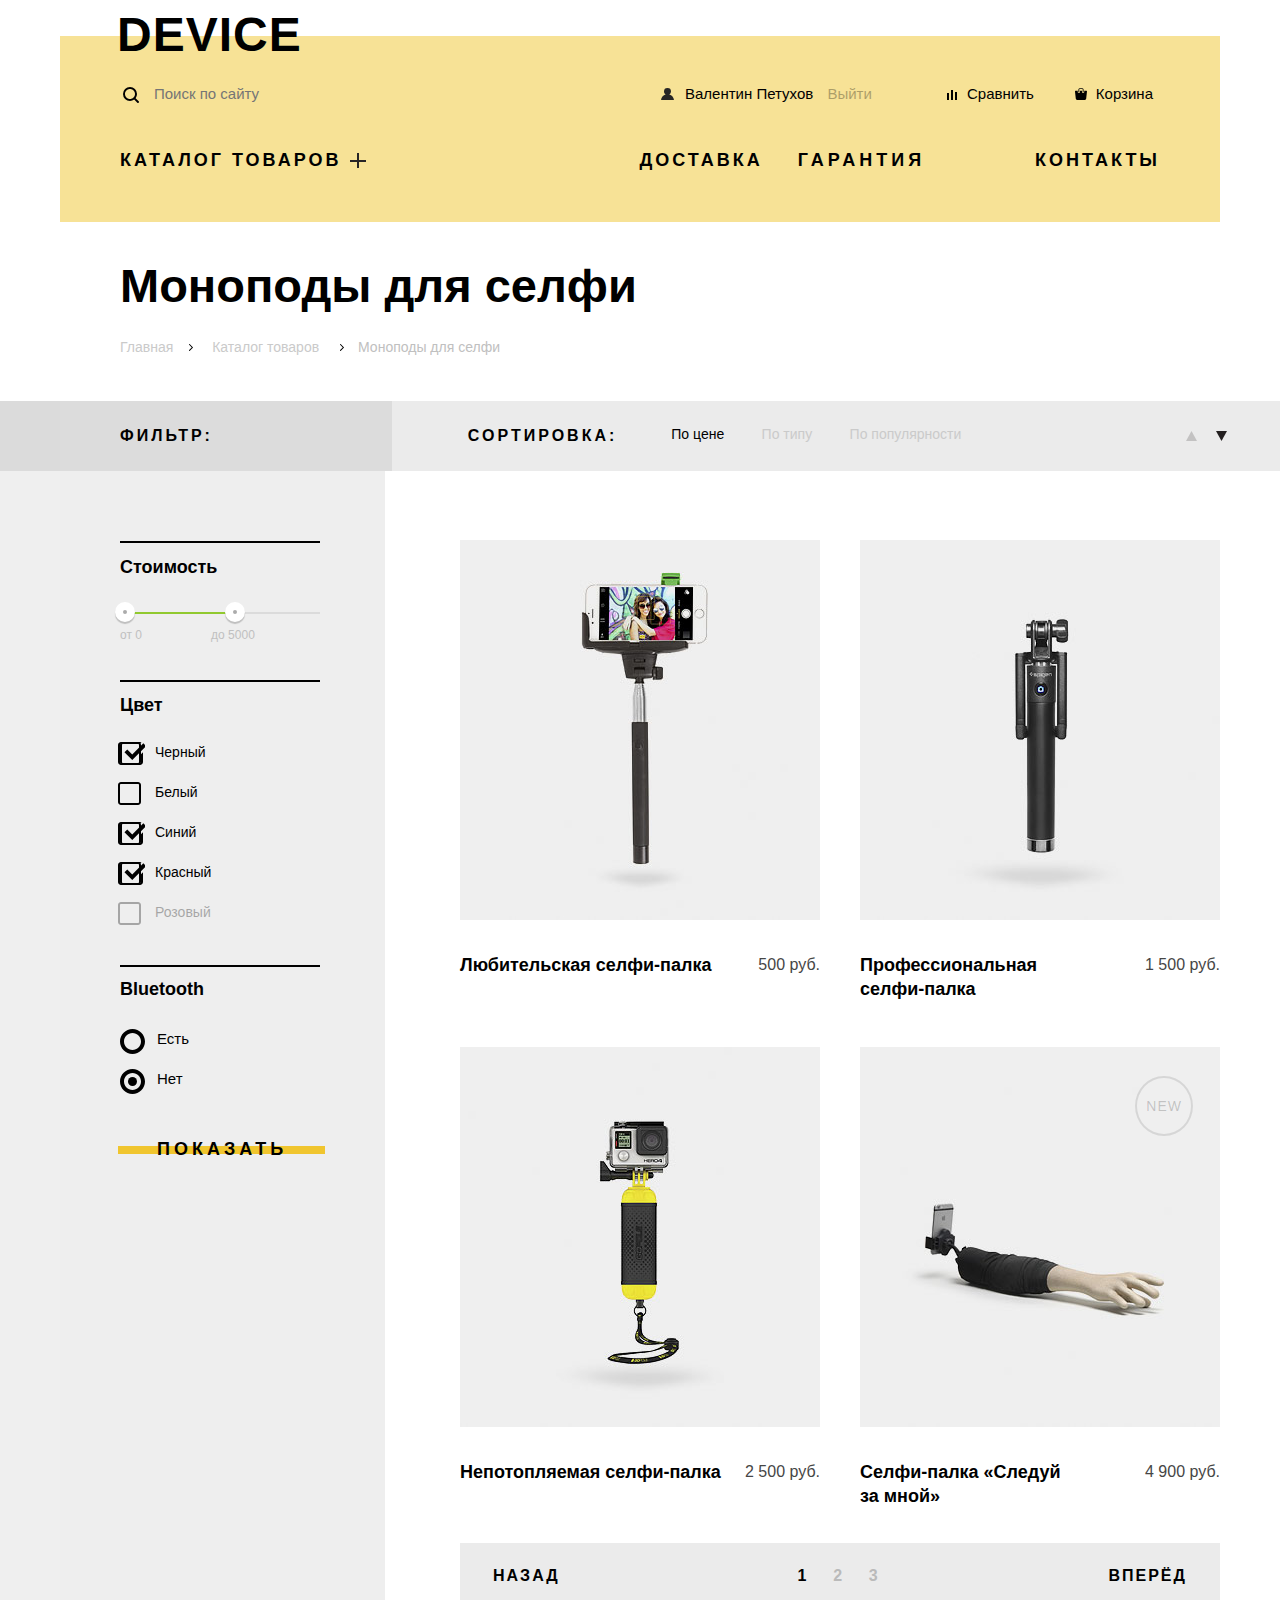
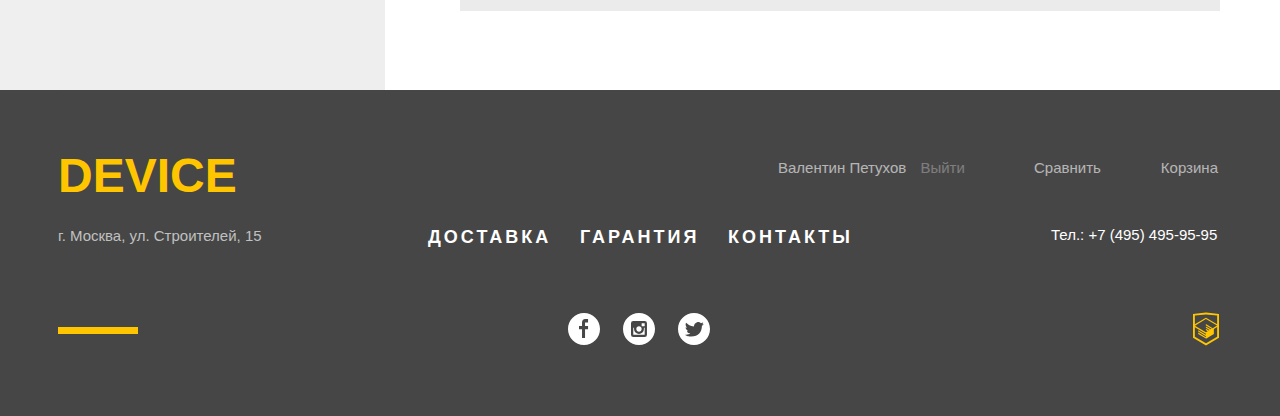
==== shop.html @ 33e7f0f3 "footer на страницу shop" ====
<!DOCTYPE html>
<html lang="ru">
<head>
  <meta charset="UTF-8">
  <title>Каталог товаров</title>
  <link rel="stylesheet" href="css/normalize.css">
  <link rel="stylesheet" href="css/style.css">
</head>
<body>
<header class="main-header">
  <a class="main-header-logo" href="#">DEVICE</a>
  <nav class="main-navigation shop-navigation">
    <div class="search-user-nav-wrapper">
      <form class="site-search" action="#" method="post">
        <input class="search-field" type="search" name="search" id="search" placeholder="Поиск по сайту">
        <button class="search-form-submit" type="submit">Найти</button>
      </form>
      <ul class="user-nav">
        <li class="login-link profile">
          <a class="enter" href="#">Валентин Петухов</a>
          <a class="exit" href="#">Выйти</a>
        </li>
        <li class="compare">
          <a href="#">Сравнить</a>
        </li>
        <li class="basket">
          <a href="#">Корзина</a>
        </li>
      </ul>
    </div>
    <ul class="site-nav">
      <li class="catalog">
        <a href="#">Каталог товаров</a>
        <ul class="sub-menu">
          <li class="sub-menu-item virtual-reality"><a href="#">Виртуальная реальность</a></li>
          <li class="sub-menu-item fitness-bracelet"><a href="#">Фитнес-браслеты</a></li>
          <li class="sub-menu-item quadcopter-types"><a href="#">Квадракоптеры</a></li>
          <li class="sub-menu-item monopod-for-selfie"><a href="#">Моноподы для селфи</a></li>
          <li class="sub-menu-item smart-watch"><a href="#">Умные часы</a></li>
          <li class="sub-menu-item action-camera"><a href="#">Экшн-камеры</a></li>
        </ul>
      </li>
      <li class="supply">
        <a href="#">Доставка</a>
      </li>
      <li class="guarantees">
        <a href="#">Гарантия</a>
      </li>
      <li class="contacts">
        <a href="#">Контакты</a>
      </li>
    </ul>
  </nav>
</header>
<main class="catalog-page">
  <section class="catalog-main container">
    <h1 class="page-title">Моноподы для селфи</h1>
    <ul class="breadcrumbs">
      <li><a class="breadcrumbs-main" href="index.html">Главная</a></li>
      <li><a class="breadcrumbs-catalog" href="shop.html">Каталог товаров</a></li>
      <li class="breadcrumbs-current">Моноподы для селфи</li>
    </ul>
  </section>
  <section class="content-title">
    <div class="filter-title-sort">
      <h2 class="filter-main-title">Фильтр:</h2>
      <div class="sort-goods-by">
        <h2>Сортировка:</h2>
        <ul class="sort">
          <li class="sort-by selected-sort"><a href="#">По цене</a></li>
          <li class="sort-by"><a href="#">По типу</a></li>
          <li class="sort-by"><a href="#">По популярности</a></li>
        </ul>
        <ul class="sort-function">
          <li><a class="visually-hidden ascending-descending" href="#">По возрастанию</a></li>
          <li><a class="visually-hidden descending-ascending" href="#">По убыванию</a></li>
        </ul>
      </div>
    </div>
  </section>
  <section class="filters-catalog">
    <div class="filters-catalog-wrapper">
      <div class="filters">
        <form class="filter-form" method="post" action="#">
          <div class="cost-controls">
            <h3 class="cost-filter-title">Стоимость</h3>
            <div class="range-controls">
              <div class="scale">
                <div class="bar"></div>
              </div>
              <div class="range-toggle range-toggle-min"></div>
              <div class="range-toggle range-toggle-max"></div>
            </div>
            <div class="selected-price">
              <span class="left-slider"><small>от 0</small></span>
              <span class="right-slider"><small>до 5000</small></span>
            </div>
          </div>
          <fieldset>
            <legend>Цвет</legend>
            <ul class="available-colors">
              <li class="option-color">
                <input class="visually-hidden color-input filter-input-checkbox" type="checkbox" name="black"
                       id="black"
                       checked>
                <label class="selected-color" for="black">Черный</label>
              </li>
              <li class="option-color">
                <input class="visually-hidden color-input filter-input-checkbox" type="checkbox" name="white"
                       id="white">
                <label class="selected-color" for="white">Белый</label>
              </li>
              <li class="option-color">
                <input class="visually-hidden color-input filter-input-checkbox" type="checkbox" name="blue" id="blue"
                       checked>
                <label class="selected-color" for="blue">Синий</label>
              </li>
              <li class="option-color">
                <input class="visually-hidden color-input filter-input-checkbox" type="checkbox" name="red" id="red"
                       checked>
                <label class="selected-color" for="red">Красный</label>
              </li>
              <li class="option-color">
                <input class="visually-hidden color-input filter-input-checkbox disabled-color" type="checkbox"
                       name="pink" id="pink" disabled>
                <label class="selected-color" for="pink">Розовый</label>
              </li>
            </ul>
          </fieldset>
          <fieldset>
            <legend>Bluetooth</legend>
            <ul class="available-bluetooth">
              <li>
                <input class="visually-hidden bluetooth-input filter-bluetooth-input" type="radio" name="option"
                       value="yes" id="yes">
                <label class="selected-option" for="yes">Есть</label>
              </li>
              <li>
                <input class="visually-hidden bluetooth-input filter-bluetooth-input" type="radio" name="option"
                       value="no" id="no" checked>
                <label class="selected-option" for="no">Нет</label>
              </li>
            </ul>
          </fieldset>
          <button class="filter-form-button" type="submit">Показать</button>
        </form>
      </div>
      <div class="catalog-pagination-wrapper">
        <h1 class="visually-hidden">Список моноподов</h1>
        <ul class="goods-list">
          <li class="stock-keeping-unit">
            <div class="stock-keeping-unit__inner">
              <p class="sku-picture">
                <a href="catalog-item.html">
                  <img src="img/item-1.jpg" width="360" height="380" alt="Любительская селфи-палка">
                </a>
              </p>
              <h2 class="name-price-of-goods">
                <a class="signature" href="catalog-item.html">
                  <span class="sku-name">Любительская селфи-палка</span>
                  <span class="sku-price">500 руб.</span>
                </a>
              </h2>
            </div>
            <div class="stock-keeping-unit__mask">
              <a class="in-garbage button-decoration mask" href="#">в корзину</a>
              <a class="add-to-compare mask" href="#">Добавить к сравнению</a>
            </div>
          </li>
          <li class="stock-keeping-unit">
            <div class="stock-keeping-unit__inner">
              <p class="sku-picture">
                <a href="catalog-item.html">
                  <img src="img/item-2.jpg" width="360" height="380" alt="Профессиональная селфи-палка">
                </a>
              </p>
              <h2 class="name-price-of-goods">
                <a class="signature" href="catalog-item.html">
                  <span class="sku-name sku-name--1">Профессиональная селфи-палка</span>
                  <span class="sku-price">1 500 руб.</span>
                </a>
              </h2>
            </div>
            <div class="stock-keeping-unit__mask">
              <a class="in-garbage button-decoration mask" href="#">в корзину</a>
              <a class="add-to-compare mask" href="#">Добавить к сравнению</a>
            </div>
          </li>
          <li class="stock-keeping-unit">
            <div class="stock-keeping-unit__inner">
              <p class="sku-picture">
                <a href="catalog-item.html">
                  <img src="img/item-3.jpg" width="360" height="380" alt="Непотопляемая селфи-палка">
                </a>
              </p>
              <h2 class="name-price-of-goods">
                <a class="signature" href="catalog-item.html">
                  <span class="sku-name">Непотопляемая селфи-палка</span>
                  <span class="sku-price">2 500 руб.</span>
                </a>
              </h2>
            </div>
            <div class="stock-keeping-unit__mask">
              <a class="in-garbage button-decoration mask" href="#">в корзину</a>
              <a class="add-to-compare mask" href="#">Добавить к сравнению</a>
            </div>
          </li>
          <li class="stock-keeping-unit">
            <div class="stock-keeping-unit__inner new">
              <p class="sku-picture">
                <a href="catalog-item.html">
                  <img src="img/item-4.jpg" width="360" height="380" alt="Селфи-палка «Следуй за мной»">
                </a>
              </p>
              <h2 class="name-price-of-goods">
                <a class="signature" href="catalog-item.html">
                  <span class="sku-name sku-name--1">Селфи-палка «Следуй за мной»</span>
                  <span class="sku-price">4 900 руб.</span>
                </a>
              </h2>
            </div>
            <div class="stock-keeping-unit__mask">
              <a class="in-garbage button-decoration mask" href="#">в корзину</a>
              <a class="add-to-compare mask" href="#">Добавить к сравнению</a>
            </div>
          </li>
        </ul>
        <ul class="pagination">
          <li class="page-prev"><a class="pagination-page pagination-page-prev" href="#prev">Назад</a></li>
          <li><a class="pagination-page pagination-number-page selected" href="#1">1</a></li>
          <li><a class="pagination-page pagination-number-page" href="#3">2</a></li>
          <li><a class="pagination-page pagination-number-page" href="#3">3</a></li>
          <li class="page-next"><a class="pagination-page pagination-page-next" href="#next">Вперёд</a></li>
        </ul>
      </div>
    </div>
  </section>
</main>
<footer class="main-footer">
  <div class="footer-wrapper-shop">
    <div class="logo-footer-address-wrapper footer-logo-shop">
      <a class="main-footer-logo" href="#">DEVICE</a>
      <address>г. Москва, ул. Строителей, 15</address>
    </div>
    <div class="footer-content-wrapper">
        <ul class="footer-user-shop">
          <li class="login-link-footer-shop profile-shop">
            <a class="enter" href="#">Валентин Петухов</a>
            <a class="exit-footer" href="#">Выйти</a>
          </li>
          <li class="compare-footer-shop">
            <a href="#">Сравнить</a>
          </li>
          <li class="basket-footer-shop">
            <a href="#">Корзина</a>
          </li>
        </ul>
      <div class="footer-nav-social-contacts">
        <div class="footer-nav-shop-wrapper">
          <ul class="site-footer-nav site-footer-nav-shop">
            <li class="footer-nav-item">
              <a href="#">Доставка</a>
            </li>
            <li class="footer-nav-item">
              <a href="#">Гарантия</a>
            </li>
            <li class="footer-nav-item">
              <a href="#">Контакты</a>
            </li>
          </ul>
          <ul class="social-networks social-networks-shop">
            <li>
              <a class="facebook" href="#"><span class="visually-hidden">Фейсбук</span>
                <svg xmlns="http://www.w3.org/2000/svg" width="32" height="32" viewBox="0 0 32 32">
                  <path fill="#FFF"
                        d="M16 0C7.164 0 0 7.163 0 16s7.164 16 16 16c8.837 0 16-7.164 16-16S24.837 0 16 0zm4.062 9.455h-3.021v3.444h3.021v3.445h-3.021v8.61H14.02v-8.61H11v-3.445h3.021V9.455c0-1.902 1.353-3.445 3.021-3.445h3.021v3.445z"/>
                </svg>
              </a>
            </li>
            <li>
              <a class="instagram" href="#"><span class="visually-hidden">Инстаграм</span>
                <svg xmlns="http://www.w3.org/2000/svg" width="32" height="32" viewBox="0 0 32 32">
                  <g fill="#FFF">
                    <path
                      d="M20.916 16a4.938 4.938 0 1 1-9.877 0c0-.394.051-.773.138-1.14h-.897v6.838h11.396V14.86h-.897c.086.367.137.746.137 1.14z"/>
                    <path
                      d="M15.978 18.659c1.466 0 2.659-1.193 2.659-2.659s-1.193-2.659-2.659-2.659c-1.466 0-2.659 1.193-2.659 2.659s1.192 2.659 2.659 2.659zM18.637 10.302h3.039v3.039h-3.039z"/>
                    <path
                      d="M16 0C7.164 0 0 7.164 0 16c0 8.837 7.164 16 16 16 8.837 0 16-7.163 16-16 0-8.836-7.163-16-16-16zm7.955 21.698a2.285 2.285 0 0 1-2.279 2.279H10.279A2.285 2.285 0 0 1 8 21.698V10.302a2.286 2.286 0 0 1 2.279-2.279h11.396a2.286 2.286 0 0 1 2.279 2.279v11.396z"/>
                  </g>
                </svg>
              </a>
            </li>
            <li>
              <a class="twitter" href="#">
                <span class="visually-hidden">Твиттер</span>
                <svg xmlns="http://www.w3.org/2000/svg" width="32" height="32" viewBox="0 0 32 32">
                  <path fill="#FFF"
                        d="M16 0C7.164 0 0 7.164 0 16c0 8.837 7.164 16 16 16 8.837 0 16-7.163 16-16 0-8.836-7.163-16-16-16zm7.944 12.809c-.251 6.516-3.463 10.832-10.992 10.702h-.486c-.447 0-4.543-.443-5.344-1.823 2.479.19 4.247-.406 5.12-1.136-1.048-.289-2.923-.461-3.251-2.848.384.104.618.221 1.299.113-1.307-.824-2.758-1.519-2.679-3.643.311.317 1.164.518 1.46.457-.768-.233-2.149-3.244-.974-4.781 1.984 1.79 4.075 3.482 7.804 3.643.227-2.214 1.24-3.699 3.168-4.325 1.84-.479 3.255.26 3.901 1.138.737-.224 1.453-.466 2.193-.685-.004.833-.569 1.463-.935 1.709.747.165 1.423-.475 1.423-.475-.184.963-1.094 1.725-1.707 1.954z"/>
                </svg>
              </a>
            </li>
          </ul>
        </div>
        <div class="phone-copyright-wrapper">
          <section class="phone phone-shop">
            <h3 class="visually-hidden">Телефон</h3>
            <p class="phone-number">
              <a href="tel:+74954959595">Тел.: +7 (495) 495-95-95</a>
            </p>
          </section>
          <p class="footer-copyright footer-copyright-shop">
            <a class="copyright-htmlacademy" href="https://htmlacademy.ru">
              <img src="img/logo-html.svg" width="26" height="34" alt="Логотип HTMLAcademy">
            </a>
          </p>
        </div>
      </div>
    </div>
  </div>
</footer>
</body>
</html>
---- css/style.css ----
@font-face {
  font-family: 'PT Sans';
  src: url('../fonts/opensanslight.woff2') format('woff2'),
  url('../fonts/opensanslight.woff') format('woff');
  font-weight: lighter;
  font-style: normal;
}
@font-face {
  font-family: 'PT Sans';
  url('../fonts/opensans.woff') format('woff');
  font-weight: normal;
  font-style: normal;
}
@font-face {
  font-family: 'PT Gilroy';
  src: url('../fonts/gilroylight.woff2') format('woff2'),
  url('../fonts/gilroylight.woff') format('woff');
  font-weight: lighter;
  font-style: normal;
}
@font-face {
  font-family: 'PT Gilroy';
  src: url('../fonts/gilroyextrabold.woff2') format('woff2'),
  url('../fonts/gilroyextrabold.woff') format('woff');
  font-weight: bold;
  font-style: normal;
}

body {
  margin: 0;
  font-family: 'PT Sans', Arial, sans-serif;
  font-size: 15px;
  line-height: 30px;
  color: #c0c0c0;
  background-color: #ffffff;
}
a {
  text-decoration: none;
}
.img {
  max-width: 100%;
  height: auto;
}
section,
form {
  display: block;
}
.main-header {
  width: 1160px;
  margin: 20px auto 0;
}
.main-header-logo {
  font-family: 'PT Gilroy', Arial, sans-serif;
  font-size: 48px;
  font-weight: bold;
  letter-spacing: 1px;
  color: #000000;
  margin-left: 57px;
}
.main-header-logo:hover {
  opacity: 0.6;
}
.main-header-logo:active {
  opacity: 0.3;
}
.main-navigation {
  display: flex;
  flex-direction: column;
  width: 1160px;
  background-color: #f7e296;
  margin-top: -25px;
  height: 300px;
}
.search-user-nav-wrapper {
  width: 1160px;
  display: flex;
  align-items: flex-start;
  margin-top: 43px;
  min-height: 51px;
  position: relative;
}
.site-search {
  margin-left: 92px;
}

.site-search::before {
  content: '';
  position: absolute;
  top: 8px;
  left: 63px;
  display: block;
  width: 16px;
  height: 16px;
  background: url('../img/search.svg') no-repeat 0 0;
}
.search-field {
  background: transparent;
  border: 0;
  cursor: pointer;
  width: 400px;
}

.search-field:hover::placeholder {
  opacity: 0.6;
}
.search-field:focus::placeholder {
  color: #000000;
}

.search-field:focus {
  outline: none;
  color: #000000;
  border-bottom: solid 2px #000000;
}
.search-form-submit {
  display: none;
}
.search-field:focus ~ .search-form-submit {
  display: inline-block;
}
.search-form-submit {
  position: absolute;
  top: -8px;
  left: 427px;
  background-color: #f7e296;
  color: #000000;
  border: solid 2px black;
  width: 65px;
  height: 35px;
}
.search-form-submit:hover {
  background-color: #000000;
  color: #ffffff;
}
.search-form-submit:active {
  display: inline-block;
  color: #747474;
}
.user-nav {
  display: flex;
  flex-wrap: nowrap;
  width: 500px;
  padding: 0;
  margin: 0 0 21px;
}
.login-link {
  margin-left: 10px;
  margin-right: 235px;
}
.user-nav .login-link {
  position: relative;
}
.login-link::before {
  content: '';

  position: absolute;
  top: 9px;
  left: -24px;

  width: 13px;
  height: 12px;
  background: url('../img/user.svg') no-repeat 0 0;
}
.login-link:hover::before,
.login-link:focus::before {
  opacity: 0.6;
}
.login-link:active::before {
  opacity: 0.3;
}
.compare {
  margin-right: 62px;
}
.user-nav .compare {
  position: relative;
}
.compare::before {
  content: '';

  position: absolute;
  top: 11px;
  left: -20px;

  width: 10px;
  height: 12px;
  background: url('../img/compare.svg') no-repeat 0 0;
}
.compare:hover::before,
.compare:focus::before {
  opacity: 0.6;
}
.compare:active::before {
  opacity: 0.3;
}
.user-nav .basket {
  position: relative;
}
.basket::before {
  content: '';

  position: absolute;
  top: 9px;
  left: -21px;

  width: 14px;
  height: 12px;
  background: url('../img/cart.svg') no-repeat 0 0;
}
.basket:hover::before,
.basket:focus::before {
  opacity: 0.6;
}
.basket:active::before {
  opacity: 0.3;
}
.site-search {
  width: 523px;
}
.user-nav a,
.site-nav a,
.sub-menu a {
  color: #000000;
}
.site-nav {
  display: flex;
  font-family: 'PT Gilroy', Arial, sans-serif;
  font-size: 18px;
  line-height: 24px;
  font-weight: 700;
  letter-spacing: 3px;
  list-style: none;
  padding: 0 60px;
}
.catalog {
  text-transform: uppercase;
  flex-grow: 1;
  max-width: 540px;
}
.site-nav .catalog {
  position: relative;
}
.catalog::after {
  content: '';

  position: absolute;
  top: 5px;
  left: 230px;

  width: 17px;
  height: 15px;
  background: url('../img/plus.svg') no-repeat 0 0;
}

.sub-menu::after {
  content: '';
  position: absolute;
  width: 1160px;
  background-color: #f7e296;
  height: 139px;
  z-index: 1;
  left: -60px;
}

.supply {
  text-transform: uppercase;
  margin-left: 0;
  margin-right: 35px;

}
.guarantees {
  text-transform: uppercase;
  margin-right: 110px;
  letter-spacing: 4px;
}
.contacts {
  text-transform: uppercase;
}
.sub-menu {
  font-family: 'PT Sans', Arial, sans-serif;
  font-size: 15px;
  line-height: 36px;
  text-transform: none;
  font-weight: normal;
  letter-spacing: 0;
  flex-grow: 1;
  min-width: 550px;
  flex-wrap: wrap;
  margin: 25px 0 0;
  padding: 0;
  display: none;
}
.sub-menu a {
  display: block;
}
.site-nav li:hover .sub-menu {
  display: flex;
}
.user-nav,
.sub-menu {
  list-style: none;
}

.sub-menu-item {
  z-index: 2;
}

.sub-menu-item:nth-child(1),
.sub-menu-item:nth-child(4),
.sub-menu-item:nth-child(6) {
  width: 240px;
}

.sub-menu-item:nth-child(2),
.sub-menu-item:nth-child(5) {
  width: 200px;
}
.sub-menu-item:nth-child(3) {
  width: 110px;
}
.user-nav a:hover,
.user-nav a:focus,
.site-nav a:hover,
.site-nav a:focus,
.sub-menu a:hover,
.sub-menu a:focus {
  opacity: 0.6;
}

.user-nav a:active,
.site-nav a:active,
.sub-menu a:active {
  opacity: 0.3;
}
.landing {
  width: 1160px;
  margin: 0 auto;
}
.visually-hidden:not(:focus):not(:active),
input[type='checkbox'].visually-hidden,
input[type='radio'].visually-hidden {
  position: absolute;

  width: 1px;
  height: 1px;
  margin: -1px;
  border: 0;
  padding: 0;

  white-space: nowrap;

  clip-path: inset(100%);
  clip: rect(0 0 0 0);
  overflow: hidden;
}
.exclusive-products {
  margin-top: 0;
  margin-bottom: 80px;
}
.slider-our-goods input[type='radio'] {
  display: none;
}

.slider-goods-wrapper {
  margin-top: -128px;
  overflow: hidden;
}


.slider-goods {
  display: flex;
  overflow: hidden;
  list-style: none;
  padding: 0;
  width: 3480px;
  position: relative;
}

.slider-goods li {
  width: 1160px;
}
.slider-controls-our-goods {
  position: absolute;
  top: 542px;
  left: 1059px;
  z-index: 2;
}
.slider-controls-our-goods label {
  display: inline-block;
  margin-right: 17px;
  width: 10px;
  height: 10px;
  border-radius: 50%;
  border: 1px solid #000000;
  cursor: pointer;
  position: relative;
}
#quadcopter:checked ~ .slider-controls-our-goods label.slider-controls-item--3::after,
#bracelet:checked ~ .slider-controls-our-goods label.slider-controls-item--2::after,
#selfie:checked ~ .slider-controls-our-goods label.slider-controls-item--1::after {
  content: '';
  position: absolute;
  top: 2px;
  left: 2px;
  z-index: 1;

  width: 6px;
  height: 6px;

  background: #000000;

  border-radius: 50%;
}

#quadcopter:checked ~ .slider-goods-wrapper > .slider-goods {
  left: -2320px;
}
#selfie:checked ~ .slider-goods-wrapper > .slider-goods {
  left: 0;
}
#bracelet:checked ~ .slider-goods-wrapper > .slider-goods {
  left: -1160px;
}

.product-slogan {
  margin-top: 80px;
  margin-bottom: 17px;
}
.about-product {
  position: relative;
}
.monopod {
  display: flex;
  justify-content: space-between;
}
.monopod img {
  margin-left: 90px;
}
.about-monopod {
  display: flex;
  flex-direction: column;
  width: 500px;
  margin-right: 60px;
}

.description-good-1 {
  margin-top: 0;
  margin-bottom: 130px;
}
.show-more-information {
  position: absolute;
  top: 321px;
  left: 44px;
}
.parameter-selfie-1 {
  width: 150px;
}
.parameter-selfie-2 {
  width: 140px;
}
.tracker {
  display: flex;
  justify-content: space-between;
}
.tracker img {
  margin-top: 13px;
  margin-left: 117px;
}
.about-tracker {
  display: flex;
  flex-direction: column;
  width: 560px;
}
.description-good-2 {
  width: 450px;
  margin-top: 0;
  margin-bottom: 130px;
}
.quadcopter {
  display: flex;
  justify-content: space-between;
}
.quadcopter img {
  margin-top: 65px;
  margin-left: 32px;
}
.about-quadcopter {
  display: flex;
  flex-direction: column;
  width: 560px;
}

.slogan-3 {
  z-index: 1;
}
.description-good-3 {
  width: 465px;
  margin-top: 0;
  margin-bottom: 130px;
}
.parameter-quadcopter-1 {
  width: 150px;
}
.slide-number {
  font-family: 'PT Gilroy', Arial, sans-serif;
  font-size: 179px;
  line-height: 179px;
  font-weight: 700;
  color: #ffffff;
  margin: 0;
  position: absolute;
  top: -10px;
  left: 330px;
}
.slide-number::before {
  content: '';
  position: absolute;
  top: 50px;
  left: -330px;
  width: 100px;
  height: 7px;
  background-color: #ffffff;
}
.product-slogan {
  font-family: 'PT Gilroy', Arial, sans-serif;
  font-size: 47px;
  line-height: 56px;
  font-weight: 700;
  color: #000000;
}
.show-more-information {
  background: none;
}
.show-more-information,
.more-about-us,
.write-us,
.in-garbage,
.slider-controls-our-services label {
  display: block;
  font-family: 'PT Gilroy', Arial, sans-serif;
  font-size: 16px;
  line-height: 24px;
  letter-spacing: 5px;
  font-weight: 700;
  text-align: center;
  color: #000000;
  vertical-align: middle;
  text-transform: uppercase;
  border: none;
  margin: 0;
  padding: 0;
  z-index: 2;
}
.show-more-information::before {
  content: '';
  position: absolute;
  top: 35%;
  left: -32%;
  width: 160%;
  height: 8px;
  background: #f0c52e;
  transition: all 200ms ease;
  z-index: -1;
}
.show-more-information:hover::before {
  height: 100%;
  top: 0;
}
.show-more-information:active {
  color: #c4b376;
}

.parameters-goods {
  font-family: 'PT Gilroy', Arial, sans-serif;
  font-size: 36px;
  line-height: 48px;
  color: #000000;
  background-color: #ffffff;
}

.name-parameters-goods {
  font-size: 13px;
  line-height: 20px;
}
.category-list {
  list-style: none;
  margin: 0 0 172px;
  padding: 0;
  width: 1160px;
  display: flex;
}
.category-list-items {
  position: relative;
}
.category-list-items img {
  position: absolute;
  top: 32%;
  left: 51%;
  transform: translate(-50%, -50%)
}
.category-list-items-monopod img {
  position: absolute;
  top: 40%;
}
.category-list-items-monopod h3 {
  width: 100px;
}
.category-list li:nth-last-child(-1n + 6) {
  margin-right: 40px;
}
.category-items {
  margin: 0;
  padding: 0;
  width: 160px;
  height: 160px;
  background-color: #f7e296;
}
.category-items:hover,
.category-items:focus {
  background-color: #f0c52e;
  cursor: pointer;
}
.category-items:active {
  opacity: 0.8;
}
.category-name a {
  font-family: 'PT Gilroy', Arial, sans-serif;
  font-size: 18px;
  line-height: 24px;
  font-weight: 700;
  color: #000000;
  margin: 0;
  padding: 0;
}
.category-list-items h3 {
  margin: 30px 0 0;
}
.service-wrapper {
  margin: 0 auto 95px;
  padding: 0 0 110px;
  position: relative;
  width: 100vw;
  left: calc(-50vw + 50%);
  background-color: #e5e5e5;
}

.slider-our-services input[type='radio'] {
  display: none;
}
.slider-our-services {
  display: flex;
  width: 1160px;
  margin: 0 auto;
}

.slider-controls-our-services {
  width: 280px;
  margin: -50px 0 0;
  padding: 0;
  position: relative;
}
.slider-controls-our-services label {
  font-size: 18px;
  line-height: 30px;
  margin-top: 35px;
  margin-right: 112px;
  position: relative;
}
.label-decoration::after {
  content: '';
  position: absolute;
  top: 35%;
  left: 0;
  width: 100%;
  height: 8px;
  background: #f0c52e;
  transition: all 300ms ease;
  z-index: -1;
}
.label-decoration:hover::after {
  height: 100%;
  top: 0;
}
.label-decoration:active {

  color: #be9c22;
}

.slides-services {
  width: 880px;
  overflow: hidden;
  margin-top: -27px;
}

.slides-services::before {
  content: '';
  position: absolute;
  top: -100px;
  left: 337px;
  width: 7px;
  height: 318px;
  background-color: #000000;
}

.slides-list {
  position: relative;
  display: flex;
  width: 2640px;
  padding: 0;
  margin: 0;
}

#delivery:checked ~ .slides-services .slides-list {
  left: 0;
}
#warranty:checked ~ .slides-services .slides-list {
  left: -880px;
}
#credit:checked ~ .slides-services .slides-list {
  left: -1760px;
}
#delivery:checked ~ .slider-controls-our-services .label--1,
#warranty:checked ~ .slider-controls-our-services .label--2,
#credit:checked ~ .slider-controls-our-services .label--3 {
  color: #be9c22;
}

#delivery:checked ~ .slider-controls-our-services .label--1::after,
#warranty:checked ~ .slider-controls-our-services .label--2::after,
#credit:checked ~ .slider-controls-our-services .label--3::after {
  content: '';
  position: absolute;
  top: -5px;
  left: 0;
  right: 50%;
  z-index: -1;
  width: 167%;
  height: 132%;
  background-color: #000000;

}
.service-title {
  text-transform: none;
  margin: 0;
}
.service-description {
  text-transform: none;
  margin-top: 30px;
}
.slides-list img {
  margin-top: 10px;
}

.credit,
.warranty,
.delivery {
  display: flex;
  width: 880px;
  margin: 0;
  padding: 0;
}

.credit-wrapper,
.warranty-wrapper,
.delivery-wrapper {
  display: flex;
  flex-direction: column;
  width: 450px;
  margin-left: 120px;
  margin-right: 110px;
}

.slides-list h3,
.about-us h2,
.our-contacts h2 {
  font-family: 'PT Gilroy', Arial, sans-serif;
  font-size: 47px;
  line-height: 48px;
  color: #000000;
}
.brand-list {
  list-style: none;
  margin: 0;
  padding: 0;
  display: flex;
  justify-content: space-between;
}
.brand-list img {
  filter: grayscale(100%) opacity(50%);
}
.brand-list img:hover,
.brand-list img:focus {
  filter: none;
}
.about-us-contacts-wrapper {
  display: flex;
  justify-content: space-between;
  margin: 0;
  padding: 100px 0 0;
}
.about-us {
  width: 495px;
  display: flex;
  flex-direction: column;
  position: relative;
}
.about-us h2::before {
  content: '';
  position: absolute;
  top: -15px;
  left: 0;
  width: 80px;
  height: 7px;
  background-color: #000000;
}
.about-us h2 {
  margin-top: 36px;
  margin-bottom: 28px;
}

.transport-companies-list li {
  font-family: 'PT Gilroy', Arial, sans-serif;
  font-size: 16px;
  line-height: 40px;
  font-weight: 700;
}
.transport-1::before {
  content: '';
  position: absolute;
  top: 360px;
  left: 0;
  width: 4px;
  height: 4px;
  border-radius: 50%;
  border: 2px solid #e6e6e6;
}
.transport-2::before {
  content: '';
  position: absolute;
  top: 400px;
  left: 0;
  width: 4px;
  height: 4px;
  border-radius: 50%;
  border: 2px solid #e6e6e6;
}
.transport-3::before {
  content: '';
  position: absolute;
  top: 440px;
  left: 0;
  width: 4px;
  height: 4px;
  border-radius: 50%;
  border: 2px solid #e6e6e6;
}
.transport-companies-list {
  padding: 0;
  margin: 51px 0 0 36px;
  list-style: none;
  font-family: 'PT Gilroy', Arial, sans-serif;
  font-size: 16px;
  line-height: 40px;
  color: #000000;
}
.our-contacts {
  width: 560px;
  display: flex;
  flex-direction: column;
  position: relative;
}
.our-contacts:before {
  content: '';
  position: absolute;
  top: -16px;
  left: 1px;
  width: 80px;
  height: 7px;
  background-color: #000000;
}
.our-contacts h2 {
  margin-top: 36px;
  margin-bottom: 28px;
}
.our-contacts img {
  margin-top: 22px;
  margin-bottom: 17px;
}
.more-about-us,
.write-us {
  width: 265px;
  margin-top: 60px;
  margin-bottom: 90px;
  position: relative;
  z-index: 2;
  background: none;
}
.more-about-us:active,
.write-us:active {
  color: #be9c22;
}
.button-decoration::before {
  content: '';
  position: absolute;
  top: 35%;
  left: 0;
  width: 100%;
  height: 8px;
  background: #f0c52e;
  transition: all 300ms ease;
  z-index: -1;
}
.button-decoration:hover::before {
  height: 100%;
  top: 0;
}

.footer-wrapper {
  width: 1160px;
  display: flex;
  justify-content: space-between;
  margin: 0 auto;
}
.main-footer {
  background-color: #464646;
  padding-bottom: 60px;
}
.logo-footer-address-wrapper {
  width: 210px;
  display: flex;
  flex-direction: column;
  margin-top: 62px;
  position: relative;
  margin-right: 100px;
}
.main-footer-logo {
  font-family: 'PT Gilroy', Arial, sans-serif;
  font-size: 48px;
  line-height: 48px;
  color: #ffc600;
  font-weight: 700;
  margin: 0 0 21px;
}

.main-footer-logo:hover,
.main-footer-logo:focus {
  opacity: 0.6;
}

.main-footer-logo:active {
  opacity: 0.3;
}

address {
  width: 215px;
  font-style: normal;
}
address::after {
  content: '';
  position: absolute;
  top: 175px;
  left: 0;
  width: 80px;
  height: 7px;
  background-color: #ffc600;
}
.footer-nav-social-wrapper {
  margin: 0;
  padding: 0;
  display: flex;
  flex-direction: column;
  align-self: flex-end;
}
.site-footer-nav {
  padding: 0;
  display: flex;
  justify-content: space-between;
  width: 425px;
  margin: 50px 0 0;
}
.social-networks {
  padding: 0;
  text-align: center;
  width: 142px;
  display: flex;
  align-self: center;
  justify-content: space-between;
  margin: 60px 0 0;
}
.social-networks path:hover,
.social-networks path:focus,
.social-networks g:hover,
.social-networks g:focus {
  fill: #b5b5b5;
}
.social-networks path:active,
.social-networks g:active {
  fill: #595959;
}
.site-footer-nav,
.social-networks,
.footer-user-nav {
  list-style: none;
}

.site-footer-nav a {
  font-family: 'PT Gilroy', Arial, sans-serif;
  font-size: 18px;
  line-height: 24px;
  font-weight: 700;
  letter-spacing: 3px;
  text-transform: uppercase;
  color: #ffffff;
}

.footer-user-nav a {
  color: #ffffff;
  opacity: 0.6;
}

.site-footer-nav a:hover,
.site-footer-nav a:focus,
.footer-user-nav a:hover,
.footer-user-nav a:focus {
  opacity: 1;
}

.site-footer-nav a:active,
.footer-user-nav a:active {
  opacity: 0.3;
}

.facebook:focus,
.facebook:hover,
.instagram:focus,
.instagram:hover,
.twitter:focus,
.twitter:hover {
  fill: #b5b5b5;
}

.nav-phone-copyright-wrapper {
  margin: 0;
  padding: 0;
  display: flex;
  flex-direction: column;
  position: relative;
}
.footer-user-nav {
  line-height: 36px;
  padding: 0;
  display: flex;
  justify-content: space-between;
  width: 300px;
  margin: 61px 0 36px 17px;
}
.login-link-footer::before {
  content: '';

  position: absolute;
  top: 73px;
  left: -10px;

  width: 13px;
  height: 12px;
  background: url('../img/user-foot.svg') no-repeat 0 0;
}
.compare-footer::before {
  content: '';

  position: absolute;
  top: 74px;
  left: 103px;

  width: 13px;
  height: 12px;
  background: url('../img/compare-foot.svg') no-repeat 0 0;
}
.basket-footer::before {
  content: '';

  position: absolute;
  top: 71px;
  left: 234px;

  width: 13px;
  height: 12px;
  background: url('../img/cart-foot.svg') no-repeat 0 0;
}
.login-link-footer:hover::before,
.login-link-footer:focus::before,
.compare-footer:hover::before,
.compare-footer:focus::before,
.basket-footer:hover::before,
.basket-footer:focus::before,
.copyright-htmlacademy:hover,
.copyright-htmlacademy:focus{
  opacity: 0.6;
}
.login-link-footer:active::before,
.compare-footer:active::before,
.basket-footer:active::before,
.copyright-htmlacademy:active {
  opacity: 0.3;
}
.phone-number {
  padding: 0;
  margin: 0 0 60px 150px;
}
.phone-number a {
  color: #ffffff;
}

.footer-copyright {
  padding: 0;
  margin: 0 0 0 290px;
}
.copyright-htmlacademy {
  opacity: 1;
}
.modal {
  z-index: 10;
  position: fixed;
  top: 50%;
  left: 50%;
  transform: translate(-50%, -50%);
  background-color: #ffffff;
}
.modal-write-us {
  width: 960px;
  height: 555px;
  margin: 50px auto;
  border: solid 1px white;
  box-shadow: 0 8px 20px 0 #b5b5b5;
}

.map {
  cursor: pointer;
}

.hide {
  display: none;
}

.write-us-form {
  padding: 0;
  width: 760px;
  display: flex;
  flex-direction: row;
  flex-wrap: wrap;
  justify-content: space-between;
  margin-left: 100px;
  margin-right: 100px;
  margin-top: 95px;
  z-index: 10;
}
.close-button {
  position: absolute;
  top: 20px;
  right: 17px;
  background: none;
  border: none;
  opacity: 0.5;
}
.close-button:hover {
  opacity: 1;
}
.close-button:active {
  opacity: 0.3;
}
.write-us-form input,
.write-us-form textarea {
  font-family: 'PT Sans', Arial, sans-serif;
  font-size: 14px;
  line-height: 18px;
  color: #bababa;
  background-color: #f2f2f2;
  border: none;
  margin: 0;
  padding: 16px 0 16px 20px;
}
.write-us-form input:hover,
.write-us-form textarea:hover {
  background-color: #ebebeb;
}
.write-us-form input:focus,
.write-us-form textarea:focus {
  background-color: #ffffff;
  outline-color: #f7e296;
}
.write-us-form input {
  width: 340px;
}
.write-us-form input:invalid {
  background-color: #f6dada;
}
.write-us-form-group label {
  display: block;
  font-family: 'PT Gilroy', Arial, sans-serif;
  font-size: 18px;
  line-height: 24px;
  font-weight: 700;
  color: #000000;
  margin-bottom: 5px;
}
.write-us-form-group {
  margin: 0 0 35px;
  padding: 0;
}
.write-us-button {
  margin-top: 5px;
  margin-left: 34px;
  background: none;
  position: relative;
  font-family: 'PT Gilroy', Arial, sans-serif;
  font-size: 18px;
  font-weight: 700;
  text-transform: uppercase;
  letter-spacing: 5px;
  border: none;
  z-index: 2;
}
.write-us-button::before {
  content: '';
  position: absolute;
  top: 31%;
  left: 0;
  width: 100%;
  height: 8px;
  background: #f0c52e;
  transition: all 200ms ease;
  z-index: -1;
}
.write-us-button:hover::before {
  height: 100%;
  top: 0;
}
.write-us-button:active {
  color: #8d7536;
}
.modal-map {
  width: 960px;
  height: 559px;
  margin: 50px auto;
  box-shadow: 0 8px 20px 0 #b5b5b5;
}
.map-content {
  padding: 0;
  margin: 0;
}

header .shop-navigation {
  max-height: 186px;
  margin-bottom: 40px;
}
.profile {
  display: inline-block;
  width: 282px;
  margin-right: 0;
}
.enter {
  margin-right: 10px;
}
.user-nav a:active,
a.exit {
  opacity: 0.3;
}

.container {
  width: 1160px;
  margin: 0 auto;
  display: flex;
  flex-direction: column;
}
.page-title {
  font-family: 'PT Gilroy', Arial, sans-serif;
  font-size: 47px;
  line-height: 48px;
  color: #000000;
  font-weight: 700;
  padding: 0;
  margin: 0 0 25px 60px;
}

.breadcrumbs {
  font-size: 14px;
  line-height: 24px;
  padding: 0;
  margin: 0 0 42px 60px;
  display: flex;
  justify-content: space-between;
  width: 380px;
  position: relative;
}
.breadcrumbs .breadcrumbs-main::after {
  content: '';

  position: absolute;
  top: 9px;
  left: 69px;
  width: 4px;
  height: 7px;
  background: url('../img/nav-arrow.svg') no-repeat 0 0;
}
.breadcrumbs .breadcrumbs-catalog::before {
  content: '';

  position: absolute;
  top: 9px;
  left: 220px;
  width: 4px;
  height: 7px;
  background: url('../img/nav-arrow.svg') no-repeat 0 0;
}
.breadcrumbs a {
  color: #cacaca;
}

.breadcrumbs a:hover {
  color: #8d8d8d;
}

.breadcrumbs a:active {
  color: #eeeeee;
}

.breadcrumbs li,
.available-colors li,
.available-bluetooth li,
.sort li,
.sort-function li,
.goods-list li,
.pagination li {
  list-style: none;
}
.content-title {
  width: 100%;
  overflow: hidden;
  background: #ebebeb;
  background: linear-gradient(to right,#dbdbdb 0%,#dbdbdb 49%,#ebebeb 50%,#ebebeb 100%);
}
.filter-title-sort {
  width: 1160px;
  display: flex;
  margin: 0 auto;
}

.filter-main-title {
  font-family: 'PT Gilroy', Arial, sans-serif;
  font-size: 16px;
  line-height: 24px;
  font-weight: 700;
  color: #000000;
  text-transform: uppercase;
  letter-spacing: 3px;
  margin: 0;
  padding: 23px 179px 23px 60px;
  background-color: #dcdcdc;

}
.sort-goods-by {
  background-color: #ebebeb;
  display: flex;
  position: relative;
}
.sort-goods-by h2 {
  font-family: 'PT Gilroy', Arial, sans-serif;
  font-size: 16px;
  line-height: 24px;
  font-weight: 700;
  text-transform: uppercase;
  letter-spacing: 3px;
  color: #000000;
  padding: 23px 54px 23px 76px;
  margin: 0;
}
.sort {
  display: flex;
  justify-content: space-between;
  width: 290px;
  margin: 18px 0 0;
  padding: 0;
}
.sort-function {
  display: flex;
}
.sort::before {
  content: '';

  position: absolute;
  top: 30px;
  left: 794px;

  width: 11px;
  height: 10px;
  background: url('../img/icon-up-dir.svg') no-repeat 0 0;
}
.sort::after {
  content: '';

  position: absolute;
  top: 30px;
  left: 824px;

  width: 11px;
  height: 10px;
  background: url('../img/icon-down-dir.svg') no-repeat 0 0;
}
.sort:hover::before,
.sort:hover::after {
  opacity: 0.4;
}
.sort:active::before,
.sort:active::after {
  opacity: 1;
}
.sort-by a,
.sort-function a {
  font-size: 14px;
  line-height: 18px;
  color: #cacaca;
}
.selected-sort a {
  color: #000000;
}
.sort-by a:hover,
.sort-by a:focus,
.sort-function a:hover,
.sort-function a:focus {
  color: #8d8d8d;
}

.sort-by a:active,
.sort-function a:active {
  color: #000000;
}
.filters-catalog {
  overflow: hidden;
  background: #efefef;
  background: linear-gradient(to right,#efefef 0%,#efefef 30%,#fff 30%,#fff 100%);
}
.filters-catalog-wrapper {
  display: flex;

  width: 1160px;
  margin: 0 auto;
}
.filters {
  background-color: #eeeeee;
  width: 328px;
  margin: 0;
  padding: 0;
}
.filter-form {
  width: 200px;
  margin: 0 0 0 60px;
}
.cost-filter-title,
legend {
  font-family: 'PT Gilroy', Arial, sans-serif;
  font-size: 18px;
  line-height: 24px;
  font-weight: 700;
  color: #000000;
  margin: 12px 0 0;
}
.cost-controls {
  height: 137px;
  margin-top: 70px;
  margin-bottom: 11px;
  border-top: solid 2px #000000;
  border-bottom: solid 2px #000000;
}
.price-controls span {
  display: inline-block;
  font-size: 14px;
  line-height: 24px;
  vertical-align: top;
}
.range-controls {
  position: relative;
}
.range-controls .scale {
  height: 2px;
  background-color: #dbdbdb;
}
.scale {
  width: 200px;
  position: absolute;
  top: 33px;
}

.range-controls .bar {
  width: 60%;
  height: 2px;
  background: #91c92f;
}
.range-toggle {
  width: 4px;
  height: 4px;
  background: #ababab;
  border: 8px solid #ffffff;
  border-radius: 50%;
  box-shadow: 0 2px 1px 0 rgba(0, 1, 1, 0.2);
}
.range-toggle-min {
  position: absolute;
  top: 23px;
  left: -5px;
}
.range-toggle-max {
  position: absolute;
  top: 23px;
  left: 105px;
}
.selected-price {
  margin-top: 40px;
}
.left-slider {
  margin-right: 65px;
}
.filter-form-button {
  font-family: 'PT Gilroy', Arial, sans-serif;
  font-size: 18px;
  font-weight: 700;
  text-transform: uppercase;
  letter-spacing: 4px;
  border: none;
  position: relative;
  background: none;
  z-index: 2;
  margin-left: 31px;

}
.filter-form-button:active {
  color: #8d7536;
}
.filter-form-button::before {
  content:'';
  position: absolute;
  top: 35%;
  left: -23%;
  width: 145%;
  height: 8px;
  background: #f0c52e;
  transition: all 300ms ease;
  z-index: -1;
}
.filter-form-button:hover:before {
  height: 100%;
  top: 0;
}

.filter-form fieldset {
  margin: 0;
  padding: 0;
  border: none;
}
legend {
  margin: 0;
  padding: 0;
}
.filter-form ul {
  line-height: 40px;
  color: #000000;
}
.available-colors {
  padding: 0 0 33px;
  border-bottom: solid 2px #000000;
  margin: 15px 0 10px;
}
.option-color {
  font-size: 14px;
  padding-left: 35px;
}
.available-colors label {
  position: relative;
  display: block;
}
.filter-input-checkbox + label::before {
  content: '';
  position: absolute;

  top: 10px;
  left: -37px;

  width: 23px;
  height: 23px;
  background: url('../img/checkbox-off.svg') no-repeat 0 0;
}
.filter-input-checkbox:checked + label::after {
  content: '';

  position: absolute;
  top: 10px;
  left: -35px;

  width: 25px;
  height: 23px;
  background: url('../img/checkbox-on.svg') no-repeat 0 0;
}

.selected-color:hover,
.selected-color:focus,
.selected-option:hover,
.selected-option:focus,
.filter-input-checkbox + label:hover::before,
.filter-input-checkbox:checked + label:hover::after,
.filter-bluetooth-input + label:hover::before,
.filter-bluetooth-input:checked + label:hover::before {
  opacity: 0.6;
}

.selected-color:active,
.filter-input-checkbox + label:active::before,
.filter-input-checkbox:checked + label:active::after,
.filter-bluetooth-input + label:active::before,
.filter-bluetooth-input:checked + label:active::before {
  opacity: 1;
}

.disabled-color:disabled + label {
  opacity: 0.3;
}
.available-bluetooth {
  padding: 0;
  margin: 18px 0 36px 37px;
}
.available-bluetooth label {
  position: relative;
  display: block;
}
.filter-bluetooth-input + label::before {
  content: '';

  position: absolute;
  top: 10px;
  left: -37px;

  width: 25px;
  height: 25px;
  background: url('../img/radio-off.svg') no-repeat 0 0;
}
.filter-bluetooth-input:checked + label::before {
  content: '';

  position: absolute;
  top: 10px;
  left: -37px;

  width: 25px;
  height: 25px;
  background: url('../img/radio-on.svg') no-repeat 0 0;
}
.sort-catalog-pagination-wrapper {
  width: 835px;
  display: flex;
  flex-direction: column;

}
.goods-list {
  padding: 0;
  margin: 69px 0 -11px 75px;
  display: flex;
  flex-wrap: wrap;
  width: 760px;
}
.stock-keeping-unit {
  width: 360px;
  margin: 0 40px 46px 0;
  position: relative;
}
.stock-keeping-unit:nth-child(2n) {
  margin-right: 0;
}
.signature {
  display: flex;
  justify-content: space-between;
}
.name-price-of-goods {
  padding: 0;
  margin: 23px 0 0;

}
.sku-picture {
  margin: 0;
  padding: 0;
}
.sku-name {
  font-family: 'PT Gilroy', Arial, sans-serif;
  font-size: 18px;
  line-height: 24px;
  font-weight: 700;
  color: #000000;
}
.sku-name--1 {
  width: 220px;
}
.sku-price {
  font-family: 'PT Gilroy', Arial, sans-serif;
  font-size: 16px;
  font-weight: normal;
  line-height: 24px;
  color: #464646;
}
.new::after {
  content: 'NEW';
  position: absolute;
  top: 29px;
  right: 27px;
  padding: 13px 9px;
  font-size: 14px;
  font-family: 'Gilroy ExtraBold','Arial',sans-serif;
  color: rgba(0,0,0,.2);
  letter-spacing: 1px;
  border: 2px solid rgba(0,0,0,.1);
  border-radius: 50%;
}
.stock-keeping-unit__mask {
  display: none;
  position: absolute;
  top: 0;
  left: 0;
  height: 360px;
  background: #ebebeb;
  opacity: 0.7;

  transition: all .27s ease-in-out;
}
.stock-keeping-unit__mask:before {
  content: '';
  display: inline-block;
  vertical-align: middle;
  width: 1px;
  height: 360px;
}
.stock-keeping-unit__mask .in-garbage {
  display: inline-block;
  position: absolute;
  top: 180px;
  left: 95px;
  font-size: 18px;
  width: 50%;
  transition: all .27s .27s ease-in-out;
}
.stock-keeping-unit__mask .in-garbage:active {
  color: #be9c22;
}
.stock-keeping-unit__mask .add-to-compare {
  display: inline-block;
  position: absolute;
  top: 200px;
  left: 110px;
  font-size: 13px;
  color: #a3a3a3;
}
.stock-keeping-unit__mask .add-to-compare:hover {
  color: #000000;
}
.stock-keeping-unit__mask .add-to-compare:active {
  color: #dddddd;
}
.stock-keeping-unit:hover .stock-keeping-unit__mask {
  display: block;
  width: 360px;
  height: 380px;
  opacity: 0.85;
  transform: translateY(0%);
}
.button-decoration::before {
  content: '';
  position: absolute;
  top: 35%;
  left: 0;
  width: 100%;
  height: 8px;
  background: #f0c52e;
  transition: all 200ms ease;
  z-index: -1;
}
.button-decoration:hover::before {
  height: 100%;
  top: 0;
}
.pagination {
  background-color: #ebebeb;
  padding: 18px 0 20px;
  margin: 0 0 79px 75px;
  width: 760px;
  display: flex;
  justify-content: space-between;
}
.pagination-page-prev {
  padding: 25px 33px;
  width: 125px;
  margin-left: 0;
  margin-right: 180px;
  color: #000000;

}
.pagination-page-next {
  padding: 25px 33px;
  width: 125px;
  margin-right: 0;
  margin-left: 171px;
  color: #000000;
}
.pagination a {
  font-family: 'PT Gilroy', Arial, sans-serif;
  font-size: 16px;
  line-height: 24px;
  font-weight: 700;
  text-transform: uppercase;
  letter-spacing: 2px;
}
.pagination-number-page {
  color: #bababa;
}
.selected {
  color: #000000;
}
.pagination-number-page:hover,
.pagination-number-page:focus {
  color: #8d8d8d;
}
.pagination-number-page:active {
  color: #000000;
}

.pagination-page-next:hover,
.pagination-page-prev:hover,
.pagination-page-next:focus,
.pagination-page-prev:focus {
  background-color: #d9d9d9;
}

.pagination-page-prev:active,
.pagination-page-next:active {
  color: #acacac;
  background-color: #d9d9d9;
}
.footer-wrapper-shop {
  display: flex;
  justify-content: flex-start;
}

.footer-logo-shop {
  margin-left: 58px;
  margin-right: 150px;
}
.footer-content-wrapper {
  margin: 0;
  padding: 0;
  display: flex;
  flex-direction: column;
  width: 800px;
}
.footer-user-shop {
  margin: 0;
  padding: 0;
  display: flex;
  flex-wrap: nowrap;
  justify-content: flex-end;
  list-style: none;
  line-height: 36px;
  margin-top: 60px;
  position: relative;
}
.profile-shop {
  display: inline-block;
  width: 256px;
  margin-right: 0;

}
.basket-footer-shop {
  margin-left: 60px;
}
.footer-user-shop a {
  color: #ffffff;
}
.login-link-footer-shop::before {
  content: '';

  position: absolute;
  top: 12px;
  left: 324px;

  width: 13px;
  height: 12px;
  background: url('../img/user-foot.svg') no-repeat 0 0;
}
.compare-footer-shop::before {
  content: '';

  position: absolute;
  top: 14px;
  left: 590px;

  width: 13px;
  height: 12px;
  background: url('../img/compare-foot.svg') no-repeat 0 0;
}
.basket-footer-shop::before {
  content: '';

  position: absolute;
  top: 12px;
  left: 720px;

  width: 13px;
  height: 12px;
  background: url('../img/cart-foot.svg') no-repeat 0 0;
}
.footer-user-shop a {
  color: #ffffff;
  opacity: 0.6;
}
a.exit-footer {
  opacity: 0.3;
}
.footer-user-shop a:hover,
.footer-user-shop a:focus {
  opacity: 1;
}

.footer-user-shop a:active {
  opacity: 0.3;
}
.footer-nav-social-contacts {
  margin: 0;
  padding: 0;
  display: flex;
}
.site-footer-nav-shop {
  margin-top: 37px;
  margin-left: 10px;
}
.phone-shop {
  margin-top: 34px;
  margin-left: 48px;
}
.social-networks-shop {
  margin-left: 150px;
}
.footer-copyright-shop {
  margin-left: 340px;
  margin-top: 62px;
}
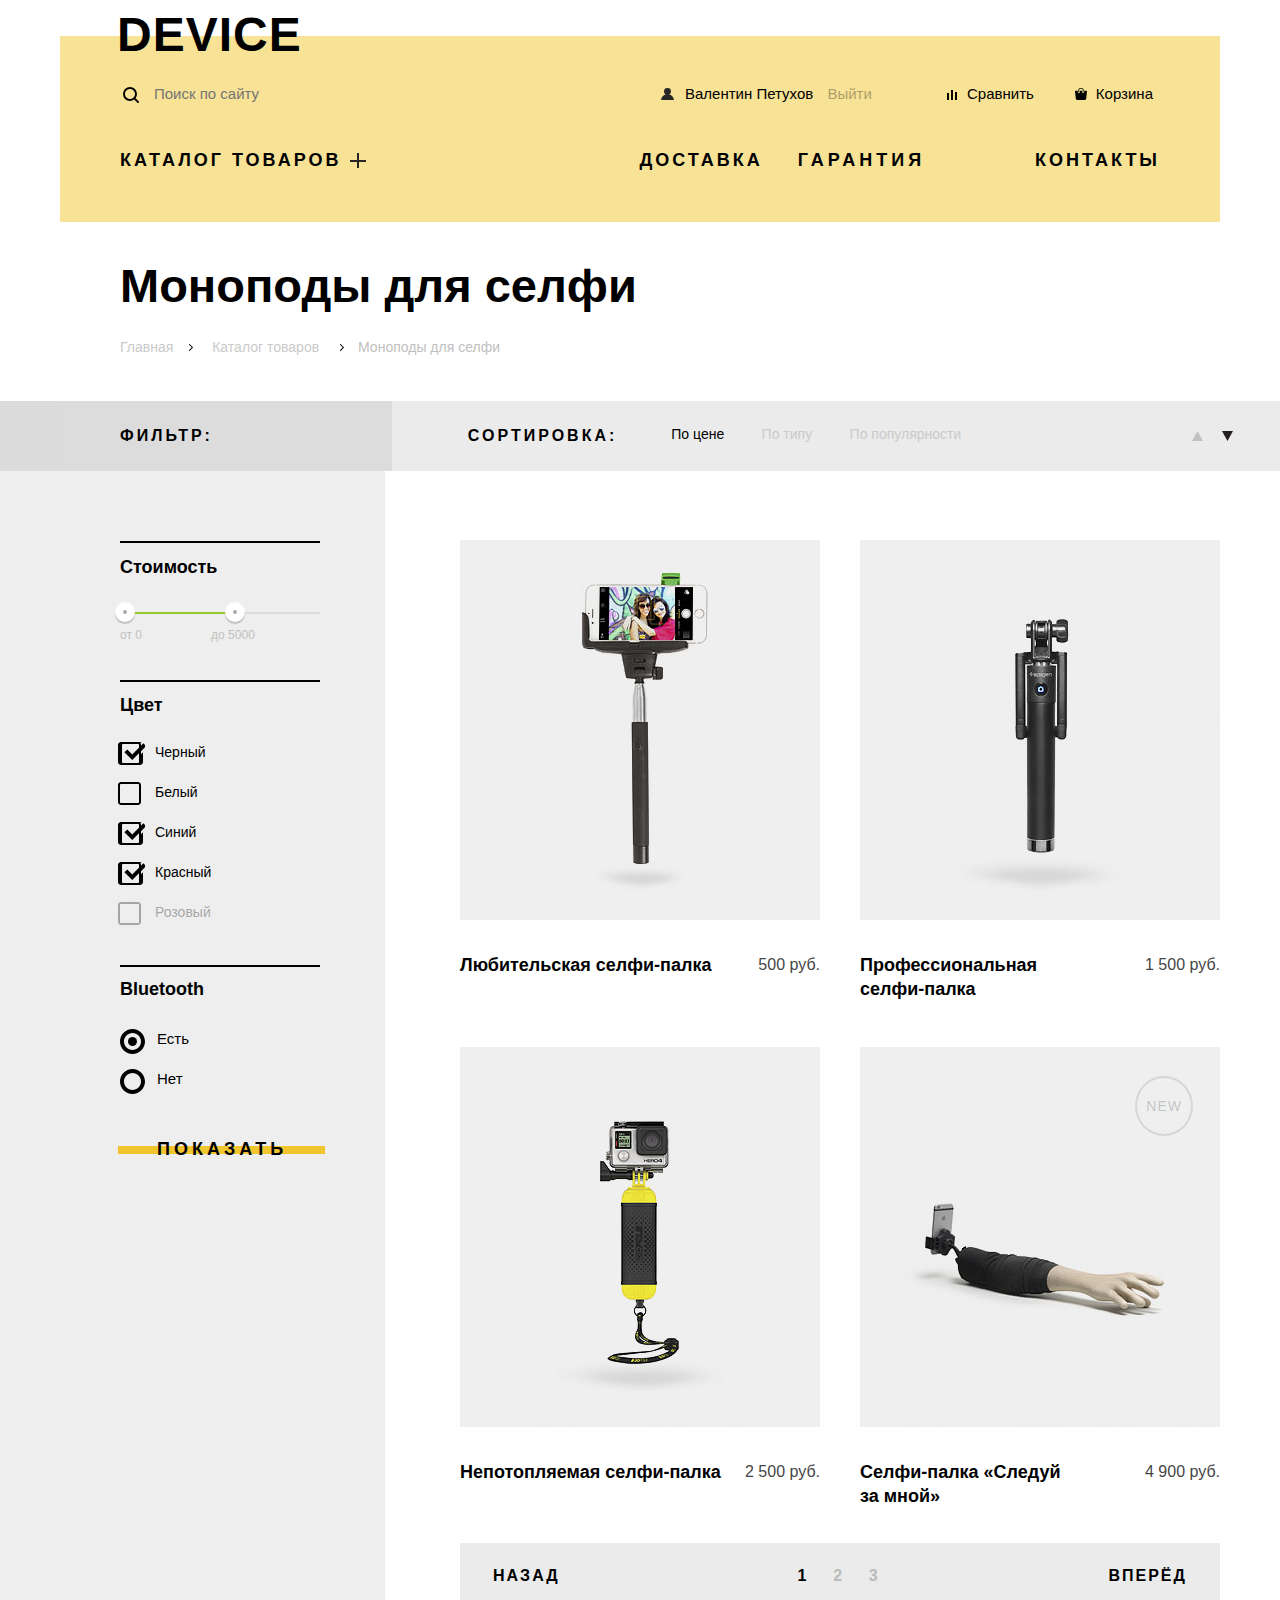
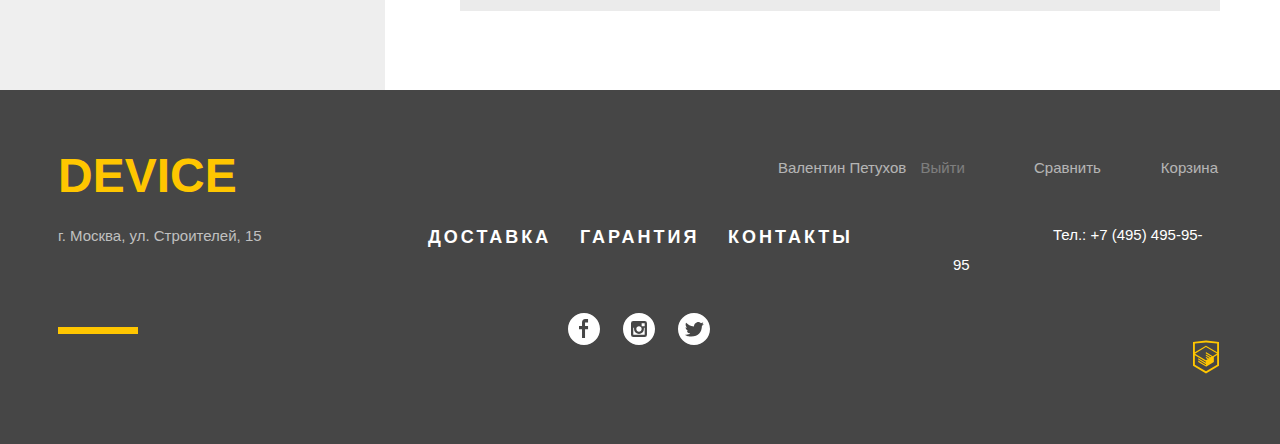
==== commit c5744acb: "првки по критерию Д8, Д11 частично по Д2" ====
--- a/shop.html
+++ b/shop.html
@@ -72,8 +72,8 @@
           <li class="sort-by"><a href="#">По популярности</a></li>
         </ul>
         <ul class="sort-function">
-          <li><a class="visually-hidden ascending-descending" href="#">По возрастанию</a></li>
-          <li><a class="visually-hidden descending-ascending" href="#">По убыванию</a></li>
+          <li class="ascending"><a class="visually-hidden" href="#">По возрастанию</a></li>
+          <li class="descending selected-mode"><a class="visually-hidden" href="#">По убыванию</a></li>
         </ul>
       </div>
     </div>
@@ -100,29 +100,23 @@
             <legend>Цвет</legend>
             <ul class="available-colors">
               <li class="option-color">
-                <input class="visually-hidden color-input filter-input-checkbox" type="checkbox" name="black"
-                       id="black"
-                       checked>
+                <input class="visually-hidden color-input filter-input-checkbox" type="checkbox" name="black" id="black" checked>
                 <label class="selected-color" for="black">Черный</label>
               </li>
               <li class="option-color">
-                <input class="visually-hidden color-input filter-input-checkbox" type="checkbox" name="white"
-                       id="white">
+                <input class="visually-hidden color-input filter-input-checkbox" type="checkbox" name="white" id="white">
                 <label class="selected-color" for="white">Белый</label>
               </li>
               <li class="option-color">
-                <input class="visually-hidden color-input filter-input-checkbox" type="checkbox" name="blue" id="blue"
-                       checked>
+                <input class="visually-hidden color-input filter-input-checkbox" type="checkbox" name="blue" id="blue" checked>
                 <label class="selected-color" for="blue">Синий</label>
               </li>
               <li class="option-color">
-                <input class="visually-hidden color-input filter-input-checkbox" type="checkbox" name="red" id="red"
-                       checked>
+                <input class="visually-hidden color-input filter-input-checkbox" type="checkbox" name="red" id="red" checked>
                 <label class="selected-color" for="red">Красный</label>
               </li>
               <li class="option-color">
-                <input class="visually-hidden color-input filter-input-checkbox disabled-color" type="checkbox"
-                       name="pink" id="pink" disabled>
+                <input class="visually-hidden color-input filter-input-checkbox disabled-color" type="checkbox" name="pink" id="pink" disabled>
                 <label class="selected-color" for="pink">Розовый</label>
               </li>
             </ul>
@@ -131,13 +125,11 @@
             <legend>Bluetooth</legend>
             <ul class="available-bluetooth">
               <li>
-                <input class="visually-hidden bluetooth-input filter-bluetooth-input" type="radio" name="option"
-                       value="yes" id="yes">
+                <input class="visually-hidden bluetooth-input filter-bluetooth-input" type="radio" name="option" value="yes" id="yes" checked>
                 <label class="selected-option" for="yes">Есть</label>
               </li>
               <li>
-                <input class="visually-hidden bluetooth-input filter-bluetooth-input" type="radio" name="option"
-                       value="no" id="no" checked>
+                <input class="visually-hidden bluetooth-input filter-bluetooth-input disabled-bluetooth" type="radio" name="option" value="no" id="no">
                 <label class="selected-option" for="no">Нет</label>
               </li>
             </ul>
@@ -305,15 +297,11 @@
         <div class="phone-copyright-wrapper">
           <section class="phone phone-shop">
             <h3 class="visually-hidden">Телефон</h3>
-            <p class="phone-number">
-              <a href="tel:+74954959595">Тел.: +7 (495) 495-95-95</a>
-            </p>
+              <a class="phone-number phone-shop" href="tel:+74954959595">Тел.: +7 (495) 495-95-95</a>
           </section>
-          <p class="footer-copyright footer-copyright-shop">
-            <a class="copyright-htmlacademy" href="https://htmlacademy.ru">
+            <a class="copyright-htmlacademy copyright-htmlacademy-shop" href="https://htmlacademy.ru">
               <img src="img/logo-html.svg" width="26" height="34" alt="Логотип HTMLAcademy">
             </a>
-          </p>
         </div>
       </div>
     </div>
--- a/css/style.css
+++ b/css/style.css
@@ -5,12 +5,14 @@
   font-weight: lighter;
   font-style: normal;
 }
+
 @font-face {
   font-family: 'PT Sans';
   url('../fonts/opensans.woff') format('woff');
   font-weight: normal;
   font-style: normal;
 }
+
 @font-face {
   font-family: 'PT Gilroy';
   src: url('../fonts/gilroylight.woff2') format('woff2'),
@@ -18,6 +20,7 @@
   font-weight: lighter;
   font-style: normal;
 }
+
 @font-face {
   font-family: 'PT Gilroy';
   src: url('../fonts/gilroyextrabold.woff2') format('woff2'),
@@ -34,21 +37,26 @@
   color: #c0c0c0;
   background-color: #ffffff;
 }
+
 a {
   text-decoration: none;
 }
+
 .img {
   max-width: 100%;
   height: auto;
 }
+
 section,
 form {
   display: block;
 }
+
 .main-header {
   width: 1160px;
   margin: 20px auto 0;
 }
+
 .main-header-logo {
   font-family: 'PT Gilroy', Arial, sans-serif;
   font-size: 48px;
@@ -57,12 +65,15 @@
   color: #000000;
   margin-left: 57px;
 }
+
 .main-header-logo:hover {
   opacity: 0.6;
 }
+
 .main-header-logo:active {
   opacity: 0.3;
 }
+
 .main-navigation {
   display: flex;
   flex-direction: column;
@@ -71,6 +82,7 @@
   margin-top: -25px;
   height: 300px;
 }
+
 .search-user-nav-wrapper {
   width: 1160px;
   display: flex;
@@ -79,6 +91,7 @@
   min-height: 51px;
   position: relative;
 }
+
 .site-search {
   margin-left: 92px;
 }
@@ -95,7 +108,7 @@
 }
 .search-field {
   background: transparent;
-  border: 0;
+  border: none;
   cursor: pointer;
   width: 400px;
 }
@@ -103,6 +116,7 @@
 .search-field:hover::placeholder {
   opacity: 0.6;
 }
+
 .search-field:focus::placeholder {
   color: #000000;
 }
@@ -110,32 +124,40 @@
 .search-field:focus {
   outline: none;
   color: #000000;
-  border-bottom: solid 2px #000000;
-}
+  border-bottom: 2px solid #000000;
+}
+
 .search-form-submit {
   display: none;
 }
+
 .search-field:focus ~ .search-form-submit {
   display: inline-block;
-}
+  vertical-align: middle;
+}
+
 .search-form-submit {
   position: absolute;
   top: -8px;
   left: 427px;
   background-color: #f7e296;
   color: #000000;
-  border: solid 2px black;
+  border: 2px solid #000000;
   width: 65px;
   height: 35px;
 }
+
 .search-form-submit:hover {
   background-color: #000000;
   color: #ffffff;
 }
+
 .search-form-submit:active {
   display: inline-block;
+  vertical-align: middle;
   color: #747474;
 }
+
 .user-nav {
   display: flex;
   flex-wrap: nowrap;
@@ -143,109 +165,121 @@
   padding: 0;
   margin: 0 0 21px;
 }
+
 .login-link {
   margin-left: 10px;
   margin-right: 235px;
 }
+
 .user-nav .login-link {
   position: relative;
 }
+
 .login-link::before {
   content: '';
-
   position: absolute;
   top: 9px;
   left: -24px;
-
   width: 13px;
   height: 12px;
   background: url('../img/user.svg') no-repeat 0 0;
 }
+
 .login-link:hover::before,
 .login-link:focus::before {
   opacity: 0.6;
 }
+
 .login-link:active::before {
   opacity: 0.3;
 }
+
 .compare {
   margin-right: 62px;
 }
+
 .user-nav .compare {
   position: relative;
 }
+
 .compare::before {
   content: '';
-
   position: absolute;
   top: 11px;
   left: -20px;
-
   width: 10px;
   height: 12px;
   background: url('../img/compare.svg') no-repeat 0 0;
 }
+
 .compare:hover::before,
 .compare:focus::before {
   opacity: 0.6;
 }
+
 .compare:active::before {
   opacity: 0.3;
 }
+
 .user-nav .basket {
   position: relative;
 }
+
 .basket::before {
   content: '';
-
   position: absolute;
   top: 9px;
   left: -21px;
-
   width: 14px;
   height: 12px;
   background: url('../img/cart.svg') no-repeat 0 0;
 }
+
 .basket:hover::before,
 .basket:focus::before {
   opacity: 0.6;
 }
+
 .basket:active::before {
   opacity: 0.3;
 }
+
 .site-search {
   width: 523px;
 }
+
 .user-nav a,
 .site-nav a,
 .sub-menu a {
   color: #000000;
 }
+
 .site-nav {
   display: flex;
   font-family: 'PT Gilroy', Arial, sans-serif;
   font-size: 18px;
   line-height: 24px;
-  font-weight: 700;
+  font-weight: bold;
   letter-spacing: 3px;
   list-style: none;
   padding: 0 60px;
 }
+
 .catalog {
   text-transform: uppercase;
   flex-grow: 1;
   max-width: 540px;
 }
+
 .site-nav .catalog {
   position: relative;
 }
+
 .catalog::after {
   content: '';
-
   position: absolute;
   top: 5px;
   left: 230px;
-
   width: 17px;
   height: 15px;
   background: url('../img/plus.svg') no-repeat 0 0;
@@ -265,16 +299,18 @@
   text-transform: uppercase;
   margin-left: 0;
   margin-right: 35px;
-
-}
+}
+
 .guarantees {
   text-transform: uppercase;
   margin-right: 110px;
   letter-spacing: 4px;
 }
+
 .contacts {
   text-transform: uppercase;
 }
+
 .sub-menu {
   font-family: 'PT Sans', Arial, sans-serif;
   font-size: 15px;
@@ -289,12 +325,15 @@
   padding: 0;
   display: none;
 }
+
 .sub-menu a {
   display: block;
 }
+
 .site-nav li:hover .sub-menu {
   display: flex;
 }
+
 .user-nav,
 .sub-menu {
   list-style: none;
@@ -314,9 +353,11 @@
 .sub-menu-item:nth-child(5) {
   width: 200px;
 }
+
 .sub-menu-item:nth-child(3) {
   width: 110px;
 }
+
 .user-nav a:hover,
 .user-nav a:focus,
 .site-nav a:hover,
@@ -331,31 +372,32 @@
 .sub-menu a:active {
   opacity: 0.3;
 }
+
 .landing {
   width: 1160px;
   margin: 0 auto;
 }
+
 .visually-hidden:not(:focus):not(:active),
 input[type='checkbox'].visually-hidden,
 input[type='radio'].visually-hidden {
   position: absolute;
-
   width: 1px;
   height: 1px;
   margin: -1px;
-  border: 0;
-  padding: 0;
-
+  border: none;
+  padding: 0;
   white-space: nowrap;
-
   clip-path: inset(100%);
   clip: rect(0 0 0 0);
   overflow: hidden;
 }
+
 .exclusive-products {
   margin-top: 0;
   margin-bottom: 80px;
 }
+
 .slider-our-goods input[type='radio'] {
   display: none;
 }
@@ -365,7 +407,6 @@
   overflow: hidden;
 }
 
-
 .slider-goods {
   display: flex;
   overflow: hidden;
@@ -378,14 +419,17 @@
 .slider-goods li {
   width: 1160px;
 }
+
 .slider-controls-our-goods {
   position: absolute;
   top: 542px;
   left: 1059px;
   z-index: 2;
 }
+
 .slider-controls-our-goods label {
   display: inline-block;
+  vertical-align: middle;
   margin-right: 17px;
   width: 10px;
   height: 10px;
@@ -394,6 +438,7 @@
   cursor: pointer;
   position: relative;
 }
+
 #quadcopter:checked ~ .slider-controls-our-goods label.slider-controls-item--3::after,
 #bracelet:checked ~ .slider-controls-our-goods label.slider-controls-item--2::after,
 #selfie:checked ~ .slider-controls-our-goods label.slider-controls-item--1::after {
@@ -402,21 +447,20 @@
   top: 2px;
   left: 2px;
   z-index: 1;
-
   width: 6px;
   height: 6px;
-
   background: #000000;
-
   border-radius: 50%;
 }
 
 #quadcopter:checked ~ .slider-goods-wrapper > .slider-goods {
   left: -2320px;
 }
+
 #selfie:checked ~ .slider-goods-wrapper > .slider-goods {
   left: 0;
 }
+
 #bracelet:checked ~ .slider-goods-wrapper > .slider-goods {
   left: -1160px;
 }
@@ -425,16 +469,20 @@
   margin-top: 80px;
   margin-bottom: 17px;
 }
+
 .about-product {
   position: relative;
 }
+
 .monopod {
   display: flex;
   justify-content: space-between;
 }
+
 .monopod img {
   margin-left: 90px;
 }
+
 .about-monopod {
   display: flex;
   flex-direction: column;
@@ -446,43 +494,53 @@
   margin-top: 0;
   margin-bottom: 130px;
 }
+
 .show-more-information {
   position: absolute;
   top: 321px;
   left: 44px;
 }
+
 .parameter-selfie-1 {
   width: 150px;
 }
+
 .parameter-selfie-2 {
   width: 140px;
 }
+
 .tracker {
   display: flex;
   justify-content: space-between;
 }
+
 .tracker img {
   margin-top: 13px;
   margin-left: 117px;
 }
+
 .about-tracker {
   display: flex;
   flex-direction: column;
   width: 560px;
 }
+
 .description-good-2 {
   width: 450px;
   margin-top: 0;
   margin-bottom: 130px;
 }
+
 .quadcopter {
   display: flex;
   justify-content: space-between;
 }
+
 .quadcopter img {
   margin-top: 65px;
   margin-left: 32px;
 }
+
 .about-quadcopter {
   display: flex;
   flex-direction: column;
@@ -492,25 +550,29 @@
 .slogan-3 {
   z-index: 1;
 }
+
 .description-good-3 {
   width: 465px;
   margin-top: 0;
   margin-bottom: 130px;
 }
+
 .parameter-quadcopter-1 {
   width: 150px;
 }
+
 .slide-number {
   font-family: 'PT Gilroy', Arial, sans-serif;
   font-size: 179px;
   line-height: 179px;
-  font-weight: 700;
+  font-weight: bold;
   color: #ffffff;
   margin: 0;
   position: absolute;
   top: -10px;
   left: 330px;
 }
+
 .slide-number::before {
   content: '';
   position: absolute;
@@ -520,16 +582,19 @@
   height: 7px;
   background-color: #ffffff;
 }
+
 .product-slogan {
   font-family: 'PT Gilroy', Arial, sans-serif;
   font-size: 47px;
   line-height: 56px;
-  font-weight: 700;
-  color: #000000;
-}
+  font-weight: bold;
+  color: #000000;
+}
+
 .show-more-information {
   background: none;
 }
+
 .show-more-information,
 .more-about-us,
 .write-us,
@@ -540,7 +605,7 @@
   font-size: 16px;
   line-height: 24px;
   letter-spacing: 5px;
-  font-weight: 700;
+  font-weight: bold;
   text-align: center;
   color: #000000;
   vertical-align: middle;
@@ -550,6 +615,7 @@
   padding: 0;
   z-index: 2;
 }
+
 .show-more-information::before {
   content: '';
   position: absolute;
@@ -561,10 +627,12 @@
   transition: all 200ms ease;
   z-index: -1;
 }
+
 .show-more-information:hover::before {
   height: 100%;
   top: 0;
 }
+
 .show-more-information:active {
   color: #c4b376;
 }
@@ -581,6 +649,7 @@
   font-size: 13px;
   line-height: 20px;
 }
+
 .category-list {
   list-style: none;
   margin: 0 0 172px;
@@ -588,25 +657,31 @@
   width: 1160px;
   display: flex;
 }
+
 .category-list-items {
   position: relative;
 }
+
 .category-list-items img {
   position: absolute;
   top: 32%;
   left: 51%;
   transform: translate(-50%, -50%)
 }
+
 .category-list-items-monopod img {
   position: absolute;
   top: 40%;
 }
+
 .category-list-items-monopod h3 {
   width: 100px;
 }
+
 .category-list li:nth-last-child(-1n + 6) {
   margin-right: 40px;
 }
+
 .category-items {
   margin: 0;
   padding: 0;
@@ -614,26 +689,31 @@
   height: 160px;
   background-color: #f7e296;
 }
+
 .category-items:hover,
 .category-items:focus {
   background-color: #f0c52e;
   cursor: pointer;
 }
-.category-items:active {
-  opacity: 0.8;
-}
+
+.category-image:active {
+  opacity: 0.3;
+}
+
 .category-name a {
   font-family: 'PT Gilroy', Arial, sans-serif;
   font-size: 18px;
   line-height: 24px;
-  font-weight: 700;
-  color: #000000;
-  margin: 0;
-  padding: 0;
-}
+  font-weight: bold;
+  color: #000000;
+  margin: 0;
+  padding: 0;
+}
+
 .category-list-items h3 {
   margin: 30px 0 0;
 }
+
 .service-wrapper {
   margin: 0 auto 95px;
   padding: 0 0 110px;
@@ -646,6 +726,7 @@
 .slider-our-services input[type='radio'] {
   display: none;
 }
+
 .slider-our-services {
   display: flex;
   width: 1160px;
@@ -658,6 +739,7 @@
   padding: 0;
   position: relative;
 }
+
 .slider-controls-our-services label {
   font-size: 18px;
   line-height: 30px;
@@ -665,6 +747,7 @@
   margin-right: 112px;
   position: relative;
 }
+
 .label-decoration::after {
   content: '';
   position: absolute;
@@ -676,12 +759,13 @@
   transition: all 300ms ease;
   z-index: -1;
 }
+
 .label-decoration:hover::after {
   height: 100%;
   top: 0;
 }
+
 .label-decoration:active {
-
   color: #be9c22;
 }
 
@@ -712,12 +796,15 @@
 #delivery:checked ~ .slides-services .slides-list {
   left: 0;
 }
+
 #warranty:checked ~ .slides-services .slides-list {
   left: -880px;
 }
+
 #credit:checked ~ .slides-services .slides-list {
   left: -1760px;
 }
+
 #delivery:checked ~ .slider-controls-our-services .label--1,
 #warranty:checked ~ .slider-controls-our-services .label--2,
 #credit:checked ~ .slider-controls-our-services .label--3 {
@@ -736,16 +823,18 @@
   width: 167%;
   height: 132%;
   background-color: #000000;
-
-}
+}
+
 .service-title {
   text-transform: none;
   margin: 0;
 }
+
 .service-description {
   text-transform: none;
   margin-top: 30px;
 }
+
 .slides-list img {
   margin-top: 10px;
 }
@@ -777,6 +866,7 @@
   line-height: 48px;
   color: #000000;
 }
+
 .brand-list {
   list-style: none;
   margin: 0;
@@ -784,25 +874,30 @@
   display: flex;
   justify-content: space-between;
 }
+
 .brand-list img {
   filter: grayscale(100%) opacity(50%);
 }
+
 .brand-list img:hover,
 .brand-list img:focus {
   filter: none;
 }
+
 .about-us-contacts-wrapper {
   display: flex;
   justify-content: space-between;
   margin: 0;
   padding: 100px 0 0;
 }
+
 .about-us {
   width: 495px;
   display: flex;
   flex-direction: column;
   position: relative;
 }
+
 .about-us h2::before {
   content: '';
   position: absolute;
@@ -812,6 +907,7 @@
   height: 7px;
   background-color: #000000;
 }
+
 .about-us h2 {
   margin-top: 36px;
   margin-bottom: 28px;
@@ -821,8 +917,9 @@
   font-family: 'PT Gilroy', Arial, sans-serif;
   font-size: 16px;
   line-height: 40px;
-  font-weight: 700;
-}
+  font-weight: bold;
+}
+
 .transport-1::before {
   content: '';
   position: absolute;
@@ -833,6 +930,7 @@
   border-radius: 50%;
   border: 2px solid #e6e6e6;
 }
+
 .transport-2::before {
   content: '';
   position: absolute;
@@ -843,6 +941,7 @@
   border-radius: 50%;
   border: 2px solid #e6e6e6;
 }
+
 .transport-3::before {
   content: '';
   position: absolute;
@@ -853,6 +952,7 @@
   border-radius: 50%;
   border: 2px solid #e6e6e6;
 }
+
 .transport-companies-list {
   padding: 0;
   margin: 51px 0 0 36px;
@@ -862,12 +962,14 @@
   line-height: 40px;
   color: #000000;
 }
+
 .our-contacts {
   width: 560px;
   display: flex;
   flex-direction: column;
   position: relative;
 }
+
 .our-contacts:before {
   content: '';
   position: absolute;
@@ -877,14 +979,17 @@
   height: 7px;
   background-color: #000000;
 }
+
 .our-contacts h2 {
   margin-top: 36px;
   margin-bottom: 28px;
 }
+
 .our-contacts img {
   margin-top: 22px;
   margin-bottom: 17px;
 }
+
 .more-about-us,
 .write-us {
   width: 265px;
@@ -894,10 +999,12 @@
   z-index: 2;
   background: none;
 }
+
 .more-about-us:active,
 .write-us:active {
   color: #be9c22;
 }
+
 .button-decoration::before {
   content: '';
   position: absolute;
@@ -920,10 +1027,12 @@
   justify-content: space-between;
   margin: 0 auto;
 }
+
 .main-footer {
   background-color: #464646;
   padding-bottom: 60px;
 }
+
 .logo-footer-address-wrapper {
   width: 210px;
   display: flex;
@@ -932,12 +1041,13 @@
   position: relative;
   margin-right: 100px;
 }
+
 .main-footer-logo {
   font-family: 'PT Gilroy', Arial, sans-serif;
   font-size: 48px;
   line-height: 48px;
   color: #ffc600;
-  font-weight: 700;
+  font-weight: bold;
   margin: 0 0 21px;
 }
 
@@ -954,6 +1064,7 @@
   width: 215px;
   font-style: normal;
 }
+
 address::after {
   content: '';
   position: absolute;
@@ -963,6 +1074,7 @@
   height: 7px;
   background-color: #ffc600;
 }
+
 .footer-nav-social-wrapper {
   margin: 0;
   padding: 0;
@@ -970,6 +1082,7 @@
   flex-direction: column;
   align-self: flex-end;
 }
+
 .site-footer-nav {
   padding: 0;
   display: flex;
@@ -977,6 +1090,7 @@
   width: 425px;
   margin: 50px 0 0;
 }
+
 .social-networks {
   padding: 0;
   text-align: center;
@@ -986,16 +1100,19 @@
   justify-content: space-between;
   margin: 60px 0 0;
 }
+
 .social-networks path:hover,
 .social-networks path:focus,
 .social-networks g:hover,
 .social-networks g:focus {
   fill: #b5b5b5;
 }
+
 .social-networks path:active,
 .social-networks g:active {
   fill: #595959;
 }
+
 .site-footer-nav,
 .social-networks,
 .footer-user-nav {
@@ -1006,7 +1123,7 @@
   font-family: 'PT Gilroy', Arial, sans-serif;
   font-size: 18px;
   line-height: 24px;
-  font-weight: 700;
+  font-weight: bold;
   letter-spacing: 3px;
   text-transform: uppercase;
   color: #ffffff;
@@ -1045,6 +1162,7 @@
   flex-direction: column;
   position: relative;
 }
+
 .footer-user-nav {
   line-height: 36px;
   padding: 0;
@@ -1053,39 +1171,37 @@
   width: 300px;
   margin: 61px 0 36px 17px;
 }
+
 .login-link-footer::before {
   content: '';
-
   position: absolute;
   top: 73px;
   left: -10px;
-
   width: 13px;
   height: 12px;
   background: url('../img/user-foot.svg') no-repeat 0 0;
 }
+
 .compare-footer::before {
   content: '';
-
   position: absolute;
   top: 74px;
   left: 103px;
-
   width: 13px;
   height: 12px;
   background: url('../img/compare-foot.svg') no-repeat 0 0;
 }
+
 .basket-footer::before {
   content: '';
-
   position: absolute;
   top: 71px;
   left: 234px;
-
   width: 13px;
   height: 12px;
   background: url('../img/cart-foot.svg') no-repeat 0 0;
 }
+
 .login-link-footer:hover::before,
 .login-link-footer:focus::before,
 .compare-footer:hover::before,
@@ -1096,27 +1212,29 @@
 .copyright-htmlacademy:focus{
   opacity: 0.6;
 }
+
 .login-link-footer:active::before,
 .compare-footer:active::before,
 .basket-footer:active::before,
 .copyright-htmlacademy:active {
   opacity: 0.3;
 }
+
+.phone {
+  padding: 0;
+  margin: 0 0 60px 150px;
+}
+
 .phone-number {
-  padding: 0;
-  margin: 0 0 60px 150px;
-}
-.phone-number a {
   color: #ffffff;
 }
 
-.footer-copyright {
+.copyright-htmlacademy {
   padding: 0;
   margin: 0 0 0 290px;
-}
-.copyright-htmlacademy {
   opacity: 1;
 }
+
 .modal {
   z-index: 10;
   position: fixed;
@@ -1125,11 +1243,12 @@
   transform: translate(-50%, -50%);
   background-color: #ffffff;
 }
+
 .modal-write-us {
   width: 960px;
   height: 555px;
   margin: 50px auto;
-  border: solid 1px white;
+  border: 1px solid #ffffff;
   box-shadow: 0 8px 20px 0 #b5b5b5;
 }
 
@@ -1153,6 +1272,7 @@
   margin-top: 95px;
   z-index: 10;
 }
+
 .close-button {
   position: absolute;
   top: 20px;
@@ -1161,12 +1281,15 @@
   border: none;
   opacity: 0.5;
 }
+
 .close-button:hover {
   opacity: 1;
 }
+
 .close-button:active {
   opacity: 0.3;
 }
+
 .write-us-form input,
 .write-us-form textarea {
   font-family: 'PT Sans', Arial, sans-serif;
@@ -1178,34 +1301,41 @@
   margin: 0;
   padding: 16px 0 16px 20px;
 }
+
 .write-us-form input:hover,
 .write-us-form textarea:hover {
   background-color: #ebebeb;
 }
+
 .write-us-form input:focus,
 .write-us-form textarea:focus {
   background-color: #ffffff;
   outline-color: #f7e296;
 }
+
 .write-us-form input {
   width: 340px;
 }
+
 .write-us-form input:invalid {
   background-color: #f6dada;
 }
+
 .write-us-form-group label {
   display: block;
   font-family: 'PT Gilroy', Arial, sans-serif;
   font-size: 18px;
   line-height: 24px;
-  font-weight: 700;
+  font-weight: bold;
   color: #000000;
   margin-bottom: 5px;
 }
+
 .write-us-form-group {
   margin: 0 0 35px;
   padding: 0;
 }
+
 .write-us-button {
   margin-top: 5px;
   margin-left: 34px;
@@ -1213,12 +1343,13 @@
   position: relative;
   font-family: 'PT Gilroy', Arial, sans-serif;
   font-size: 18px;
-  font-weight: 700;
+  font-weight: bold;
   text-transform: uppercase;
   letter-spacing: 5px;
   border: none;
   z-index: 2;
 }
+
 .write-us-button::before {
   content: '';
   position: absolute;
@@ -1230,19 +1361,23 @@
   transition: all 200ms ease;
   z-index: -1;
 }
+
 .write-us-button:hover::before {
   height: 100%;
   top: 0;
 }
+
 .write-us-button:active {
   color: #8d7536;
 }
+
 .modal-map {
   width: 960px;
   height: 559px;
   margin: 50px auto;
   box-shadow: 0 8px 20px 0 #b5b5b5;
 }
+
 .map-content {
   padding: 0;
   margin: 0;
@@ -1252,14 +1387,18 @@
   max-height: 186px;
   margin-bottom: 40px;
 }
+
 .profile {
   display: inline-block;
+  vertical-align: middle;
   width: 282px;
   margin-right: 0;
 }
+
 .enter {
   margin-right: 10px;
 }
+
 .user-nav a:active,
 a.exit {
   opacity: 0.3;
@@ -1271,12 +1410,13 @@
   display: flex;
   flex-direction: column;
 }
+
 .page-title {
   font-family: 'PT Gilroy', Arial, sans-serif;
   font-size: 47px;
   line-height: 48px;
   color: #000000;
-  font-weight: 700;
+  font-weight: bold;
   padding: 0;
   margin: 0 0 25px 60px;
 }
@@ -1291,9 +1431,9 @@
   width: 380px;
   position: relative;
 }
+
 .breadcrumbs .breadcrumbs-main::after {
   content: '';
-
   position: absolute;
   top: 9px;
   left: 69px;
@@ -1301,9 +1441,9 @@
   height: 7px;
   background: url('../img/nav-arrow.svg') no-repeat 0 0;
 }
+
 .breadcrumbs .breadcrumbs-catalog::before {
   content: '';
-
   position: absolute;
   top: 9px;
   left: 220px;
@@ -1311,6 +1451,7 @@
   height: 7px;
   background: url('../img/nav-arrow.svg') no-repeat 0 0;
 }
+
 .breadcrumbs a {
   color: #cacaca;
 }
@@ -1332,12 +1473,14 @@
 .pagination li {
   list-style: none;
 }
+
 .content-title {
   width: 100%;
   overflow: hidden;
   background: #ebebeb;
   background: linear-gradient(to right,#dbdbdb 0%,#dbdbdb 49%,#ebebeb 50%,#ebebeb 100%);
 }
+
 .filter-title-sort {
   width: 1160px;
   display: flex;
@@ -1348,31 +1491,33 @@
   font-family: 'PT Gilroy', Arial, sans-serif;
   font-size: 16px;
   line-height: 24px;
-  font-weight: 700;
+  font-weight: bold;
   color: #000000;
   text-transform: uppercase;
   letter-spacing: 3px;
   margin: 0;
   padding: 23px 179px 23px 60px;
   background-color: #dcdcdc;
-
-}
+}
+
 .sort-goods-by {
   background-color: #ebebeb;
   display: flex;
-  position: relative;
-}
+  justify-content: space-between;
+}
+
 .sort-goods-by h2 {
   font-family: 'PT Gilroy', Arial, sans-serif;
   font-size: 16px;
   line-height: 24px;
-  font-weight: 700;
+  font-weight: bold;
   text-transform: uppercase;
   letter-spacing: 3px;
   color: #000000;
   padding: 23px 54px 23px 76px;
   margin: 0;
 }
+
 .sort {
   display: flex;
   justify-content: space-between;
@@ -1380,48 +1525,63 @@
   margin: 18px 0 0;
   padding: 0;
 }
+
 .sort-function {
   display: flex;
-}
-.sort::before {
-  content: '';
-
-  position: absolute;
-  top: 30px;
-  left: 794px;
-
+  position: relative;
+  margin-left: 200px;
+}
+
+.ascending::before {
+  content: '';
+  position: absolute;
+  top: 15px;
+  left: 31px;
   width: 11px;
   height: 10px;
   background: url('../img/icon-up-dir.svg') no-repeat 0 0;
 }
-.sort::after {
-  content: '';
-
-  position: absolute;
-  top: 30px;
-  left: 824px;
-
+
+.descending::after {
+  content: '';
+  position: absolute;
+  top: 15px;
+  left: 61px;
   width: 11px;
   height: 10px;
   background: url('../img/icon-down-dir.svg') no-repeat 0 0;
 }
-.sort:hover::before,
-.sort:hover::after {
+
+.ascending::before,
+.descending::after {
+  opacity: 0.2;
+}
+
+.ascending:hover::before,
+.descending:hover::after {
   opacity: 0.4;
 }
-.sort:active::before,
-.sort:active::after {
+
+.ascending:active::before,
+.descending:active::after {
   opacity: 1;
 }
+
+.sort-function .descending::after {
+  opacity: 1;
+}
+
 .sort-by a,
 .sort-function a {
   font-size: 14px;
   line-height: 18px;
   color: #cacaca;
 }
+
 .selected-sort a {
   color: #000000;
 }
+
 .sort-by a:hover,
 .sort-by a:focus,
 .sort-function a:hover,
@@ -1433,56 +1593,66 @@
 .sort-function a:active {
   color: #000000;
 }
+
 .filters-catalog {
   overflow: hidden;
   background: #efefef;
   background: linear-gradient(to right,#efefef 0%,#efefef 30%,#fff 30%,#fff 100%);
 }
+
 .filters-catalog-wrapper {
   display: flex;
-
   width: 1160px;
   margin: 0 auto;
 }
+
 .filters {
   background-color: #eeeeee;
   width: 328px;
   margin: 0;
   padding: 0;
 }
+
 .filter-form {
   width: 200px;
   margin: 0 0 0 60px;
 }
+
 .cost-filter-title,
 legend {
   font-family: 'PT Gilroy', Arial, sans-serif;
   font-size: 18px;
   line-height: 24px;
-  font-weight: 700;
+  font-weight: bold;
   color: #000000;
   margin: 12px 0 0;
 }
+
 .cost-controls {
   height: 137px;
   margin-top: 70px;
   margin-bottom: 11px;
-  border-top: solid 2px #000000;
-  border-bottom: solid 2px #000000;
-}
+  border-top: 2px solid #000000;
+  border-bottom: 2px solid #000000;
+}
+
 .price-controls span {
   display: inline-block;
+  vertical-align: middle;
   font-size: 14px;
   line-height: 24px;
   vertical-align: top;
 }
+
 .range-controls {
   position: relative;
 }
+
 .range-controls .scale {
   height: 2px;
   background-color: #dbdbdb;
 }
+
 .scale {
   width: 200px;
   position: absolute;
@@ -1493,7 +1663,9 @@
   width: 60%;
   height: 2px;
   background: #91c92f;
-}
+  cursor: pointer;
+}
+
 .range-toggle {
   width: 4px;
   height: 4px;
@@ -1502,26 +1674,33 @@
   border-radius: 50%;
   box-shadow: 0 2px 1px 0 rgba(0, 1, 1, 0.2);
 }
+
 .range-toggle-min {
   position: absolute;
   top: 23px;
   left: -5px;
-}
+  cursor: pointer;
+}
+
 .range-toggle-max {
   position: absolute;
   top: 23px;
   left: 105px;
-}
+  cursor: pointer;
+}
+
 .selected-price {
   margin-top: 40px;
 }
+
 .left-slider {
   margin-right: 65px;
 }
+
 .filter-form-button {
   font-family: 'PT Gilroy', Arial, sans-serif;
   font-size: 18px;
-  font-weight: 700;
+  font-weight: bold;
   text-transform: uppercase;
   letter-spacing: 4px;
   border: none;
@@ -1529,11 +1708,12 @@
   background: none;
   z-index: 2;
   margin-left: 31px;
-
-}
+}
+
 .filter-form-button:active {
   color: #8d7536;
 }
+
 .filter-form-button::before {
   content:'';
   position: absolute;
@@ -1545,6 +1725,7 @@
   transition: all 300ms ease;
   z-index: -1;
 }
+
 .filter-form-button:hover:before {
   height: 100%;
   top: 0;
@@ -1555,45 +1736,49 @@
   padding: 0;
   border: none;
 }
+
 legend {
   margin: 0;
   padding: 0;
 }
+
 .filter-form ul {
   line-height: 40px;
   color: #000000;
 }
+
 .available-colors {
   padding: 0 0 33px;
-  border-bottom: solid 2px #000000;
+  border-bottom: 2px solid #000000;
   margin: 15px 0 10px;
 }
+
 .option-color {
   font-size: 14px;
   padding-left: 35px;
 }
+
 .available-colors label {
   position: relative;
   display: block;
-}
+  cursor: pointer;
+}
+
 .filter-input-checkbox + label::before {
   content: '';
   position: absolute;
-
   top: 10px;
   left: -37px;
-
   width: 23px;
   height: 23px;
   background: url('../img/checkbox-off.svg') no-repeat 0 0;
 }
+
 .filter-input-checkbox:checked + label::after {
   content: '';
-
   position: absolute;
   top: 10px;
   left: -35px;
-
   width: 25px;
   height: 23px;
   background: url('../img/checkbox-on.svg') no-repeat 0 0;
@@ -1618,45 +1803,48 @@
   opacity: 1;
 }
 
-.disabled-color:disabled + label {
+.disabled-color:disabled + label,
+.disabled-bluetooth:disabled + label {
   opacity: 0.3;
 }
+
 .available-bluetooth {
   padding: 0;
   margin: 18px 0 36px 37px;
 }
+
 .available-bluetooth label {
   position: relative;
   display: block;
-}
+  cursor: pointer;
+}
+
 .filter-bluetooth-input + label::before {
   content: '';
-
   position: absolute;
   top: 10px;
   left: -37px;
-
   width: 25px;
   height: 25px;
   background: url('../img/radio-off.svg') no-repeat 0 0;
 }
+
 .filter-bluetooth-input:checked + label::before {
   content: '';
-
   position: absolute;
   top: 10px;
   left: -37px;
-
   width: 25px;
   height: 25px;
   background: url('../img/radio-on.svg') no-repeat 0 0;
 }
+
 .sort-catalog-pagination-wrapper {
   width: 835px;
   display: flex;
   flex-direction: column;
-
-}
+}
+
 .goods-list {
   padding: 0;
   margin: 69px 0 -11px 75px;
@@ -1664,37 +1852,44 @@
   flex-wrap: wrap;
   width: 760px;
 }
+
 .stock-keeping-unit {
   width: 360px;
   margin: 0 40px 46px 0;
   position: relative;
 }
+
 .stock-keeping-unit:nth-child(2n) {
   margin-right: 0;
 }
+
 .signature {
   display: flex;
   justify-content: space-between;
 }
+
 .name-price-of-goods {
   padding: 0;
   margin: 23px 0 0;
-
-}
+}
+
 .sku-picture {
   margin: 0;
   padding: 0;
 }
+
 .sku-name {
   font-family: 'PT Gilroy', Arial, sans-serif;
   font-size: 18px;
   line-height: 24px;
-  font-weight: 700;
-  color: #000000;
-}
+  font-weight: bold;
+  color: #000000;
+}
+
 .sku-name--1 {
   width: 220px;
 }
+
 .sku-price {
   font-family: 'PT Gilroy', Arial, sans-serif;
   font-size: 16px;
@@ -1702,6 +1897,7 @@
   line-height: 24px;
   color: #464646;
 }
+
 .new::after {
   content: 'NEW';
   position: absolute;
@@ -1709,12 +1905,13 @@
   right: 27px;
   padding: 13px 9px;
   font-size: 14px;
-  font-family: 'Gilroy ExtraBold','Arial',sans-serif;
+  font-family: 'Gilroy ExtraBold', Arial, sans-serif;
   color: rgba(0,0,0,.2);
   letter-spacing: 1px;
   border: 2px solid rgba(0,0,0,.1);
   border-radius: 50%;
 }
+
 .stock-keeping-unit__mask {
   display: none;
   position: absolute;
@@ -1723,9 +1920,9 @@
   height: 360px;
   background: #ebebeb;
   opacity: 0.7;
-
   transition: all .27s ease-in-out;
 }
+
 .stock-keeping-unit__mask:before {
   content: '';
   display: inline-block;
@@ -1733,6 +1930,7 @@
   width: 1px;
   height: 360px;
 }
+
 .stock-keeping-unit__mask .in-garbage {
   display: inline-block;
   position: absolute;
@@ -1742,9 +1940,11 @@
   width: 50%;
   transition: all .27s .27s ease-in-out;
 }
+
 .stock-keeping-unit__mask .in-garbage:active {
   color: #be9c22;
 }
+
 .stock-keeping-unit__mask .add-to-compare {
   display: inline-block;
   position: absolute;
@@ -1753,12 +1953,15 @@
   font-size: 13px;
   color: #a3a3a3;
 }
+
 .stock-keeping-unit__mask .add-to-compare:hover {
   color: #000000;
 }
+
 .stock-keeping-unit__mask .add-to-compare:active {
   color: #dddddd;
 }
+
 .stock-keeping-unit:hover .stock-keeping-unit__mask {
   display: block;
   width: 360px;
@@ -1766,6 +1969,7 @@
   opacity: 0.85;
   transform: translateY(0%);
 }
+
 .button-decoration::before {
   content: '';
   position: absolute;
@@ -1777,10 +1981,12 @@
   transition: all 200ms ease;
   z-index: -1;
 }
+
 .button-decoration:hover::before {
   height: 100%;
   top: 0;
 }
+
 .pagination {
   background-color: #ebebeb;
   padding: 18px 0 20px;
@@ -1789,14 +1995,15 @@
   display: flex;
   justify-content: space-between;
 }
+
 .pagination-page-prev {
   padding: 25px 33px;
   width: 125px;
   margin-left: 0;
   margin-right: 180px;
   color: #000000;
-
-}
+}
+
 .pagination-page-next {
   padding: 25px 33px;
   width: 125px;
@@ -1804,24 +2011,29 @@
   margin-left: 171px;
   color: #000000;
 }
+
 .pagination a {
   font-family: 'PT Gilroy', Arial, sans-serif;
   font-size: 16px;
   line-height: 24px;
-  font-weight: 700;
+  font-weight: bold;
   text-transform: uppercase;
   letter-spacing: 2px;
 }
+
 .pagination-number-page {
   color: #bababa;
 }
+
 .selected {
   color: #000000;
 }
+
 .pagination-number-page:hover,
 .pagination-number-page:focus {
   color: #8d8d8d;
 }
+
 .pagination-number-page:active {
   color: #000000;
 }
@@ -1838,6 +2050,7 @@
   color: #acacac;
   background-color: #d9d9d9;
 }
+
 .footer-wrapper-shop {
   display: flex;
   justify-content: flex-start;
@@ -1847,6 +2060,7 @@
   margin-left: 58px;
   margin-right: 150px;
 }
+
 .footer-content-wrapper {
   margin: 0;
   padding: 0;
@@ -1854,6 +2068,7 @@
   flex-direction: column;
   width: 800px;
 }
+
 .footer-user-shop {
   margin: 0;
   padding: 0;
@@ -1865,58 +2080,59 @@
   margin-top: 60px;
   position: relative;
 }
+
 .profile-shop {
   display: inline-block;
   width: 256px;
   margin-right: 0;
-
 }
 .basket-footer-shop {
   margin-left: 60px;
 }
+
 .footer-user-shop a {
   color: #ffffff;
 }
+
 .login-link-footer-shop::before {
   content: '';
-
   position: absolute;
   top: 12px;
   left: 324px;
-
   width: 13px;
   height: 12px;
   background: url('../img/user-foot.svg') no-repeat 0 0;
 }
+
 .compare-footer-shop::before {
   content: '';
-
   position: absolute;
   top: 14px;
   left: 590px;
-
   width: 13px;
   height: 12px;
   background: url('../img/compare-foot.svg') no-repeat 0 0;
 }
+
 .basket-footer-shop::before {
   content: '';
-
   position: absolute;
   top: 12px;
   left: 720px;
-
   width: 13px;
   height: 12px;
   background: url('../img/cart-foot.svg') no-repeat 0 0;
 }
+
 .footer-user-shop a {
   color: #ffffff;
   opacity: 0.6;
 }
+
 a.exit-footer {
   opacity: 0.3;
 }
+
 .footer-user-shop a:hover,
 .footer-user-shop a:focus {
   opacity: 1;
@@ -1925,23 +2141,28 @@
 .footer-user-shop a:active {
   opacity: 0.3;
 }
+
 .footer-nav-social-contacts {
   margin: 0;
   padding: 0;
   display: flex;
 }
+
 .site-footer-nav-shop {
   margin-top: 37px;
   margin-left: 10px;
 }
+
 .phone-shop {
   margin-top: 34px;
-  margin-left: 48px;
-}
+  margin-left: 100px;
+}
+
 .social-networks-shop {
   margin-left: 150px;
 }
-.footer-copyright-shop {
+
+.copyright-htmlacademy-shop {
   margin-left: 340px;
   margin-top: 62px;
 }
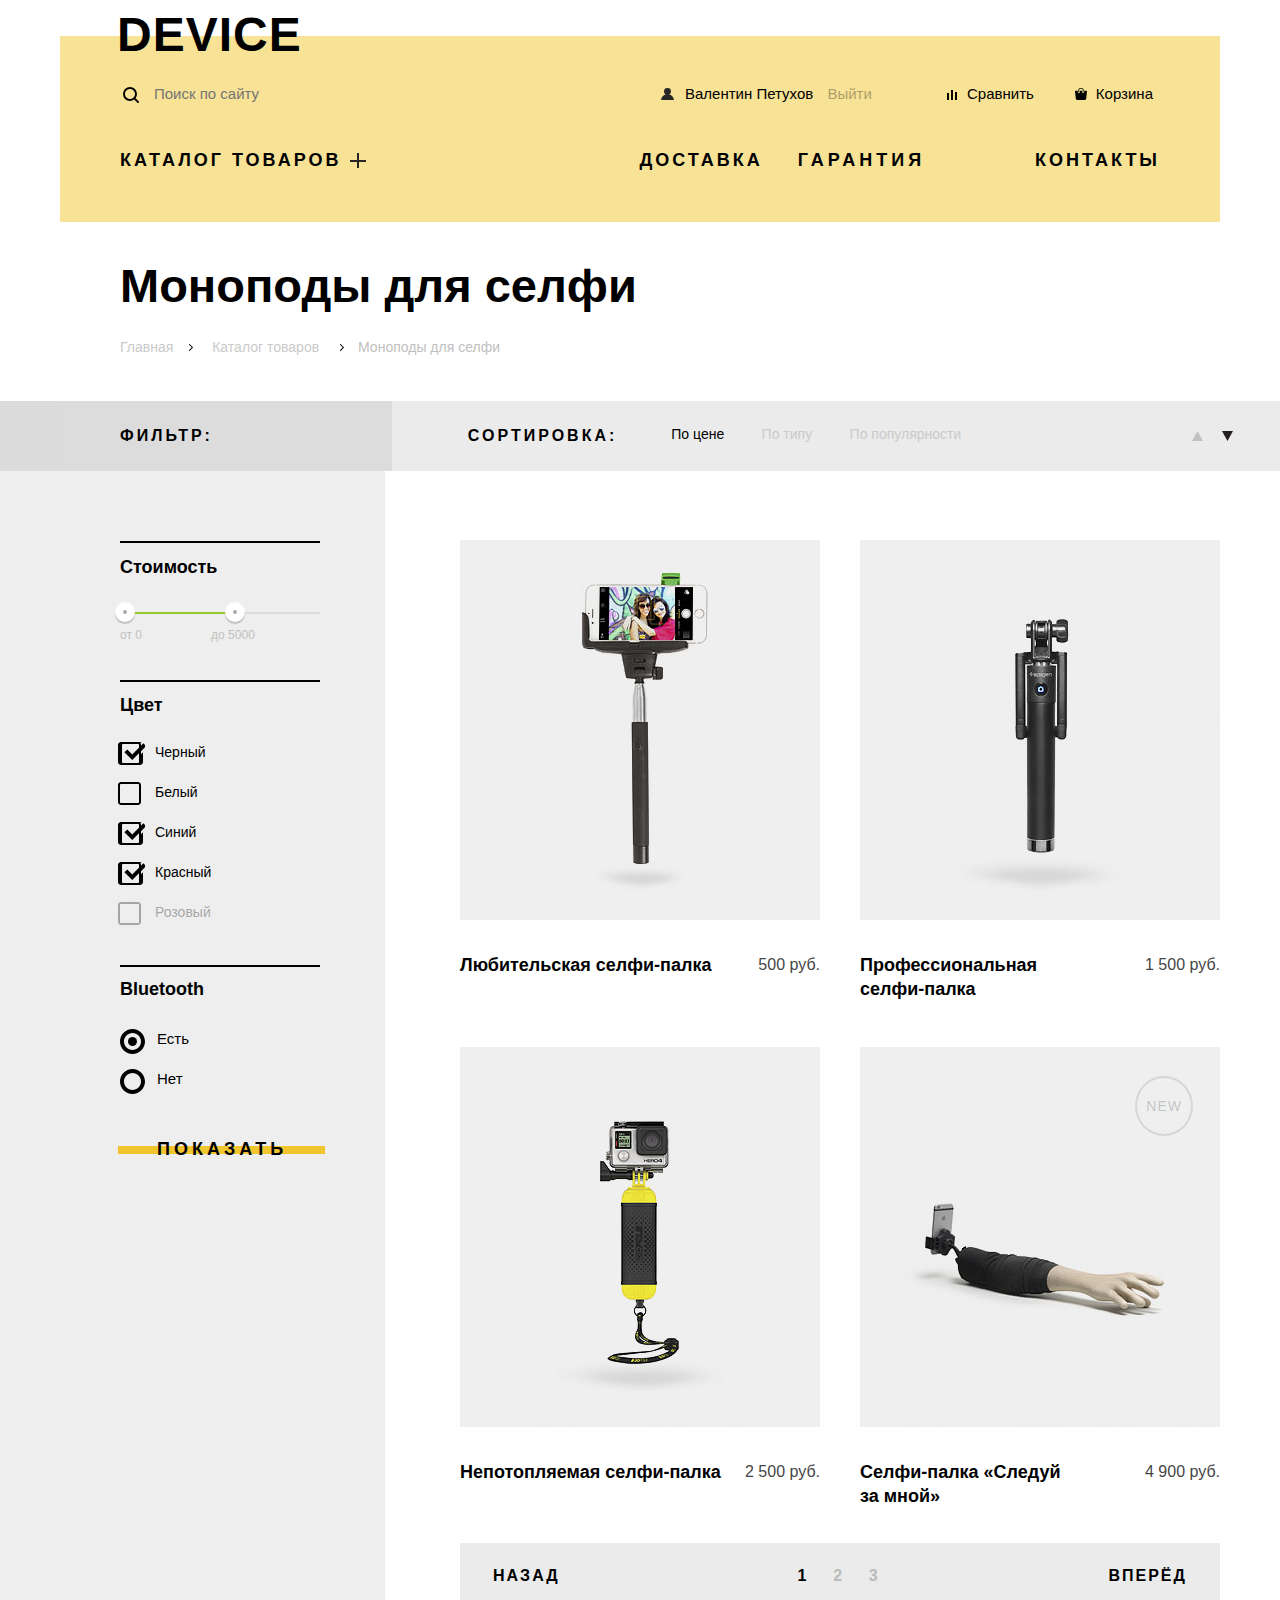
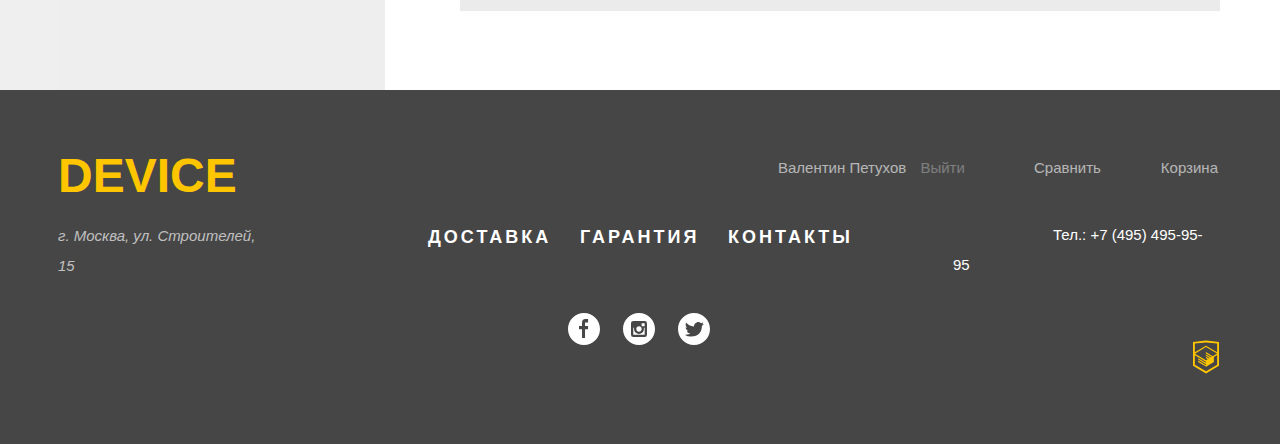
==== commit 54282889: "првки по критерию Д2, Д25" ====
--- a/shop.html
+++ b/shop.html
@@ -97,7 +97,7 @@
             </div>
           </div>
           <fieldset>
-            <legend>Цвет</legend>
+            <legend class="color">Цвет</legend>
             <ul class="available-colors">
               <li class="option-color">
                 <input class="visually-hidden color-input filter-input-checkbox" type="checkbox" name="black" id="black" checked>
@@ -122,7 +122,7 @@
             </ul>
           </fieldset>
           <fieldset>
-            <legend>Bluetooth</legend>
+            <legend class="bluetooth">Bluetooth</legend>
             <ul class="available-bluetooth">
               <li>
                 <input class="visually-hidden bluetooth-input filter-bluetooth-input" type="radio" name="option" value="yes" id="yes" checked>
--- a/css/style.css
+++ b/css/style.css
@@ -47,8 +47,18 @@
   height: auto;
 }
 
-section,
-form {
+.exclusive-products,
+.popular-goods,
+.shop-services,
+.brands-representation,
+.about-us,
+.our-contacts,
+.phone,
+.modal-write-us,
+.modal-map,
+.site-search,
+.write-us-form,
+.filter-form {
   display: block;
 }
 
@@ -1060,12 +1070,12 @@
   opacity: 0.3;
 }
 
-address {
+.office-adress {
   width: 215px;
   font-style: normal;
 }
 
-address::after {
+.office-adress::after {
   content: '';
   position: absolute;
   top: 175px;
@@ -1619,7 +1629,8 @@
 }
 
 .cost-filter-title,
-legend {
+.color,
+.bluetooth {
   font-family: 'PT Gilroy', Arial, sans-serif;
   font-size: 18px;
   line-height: 24px;
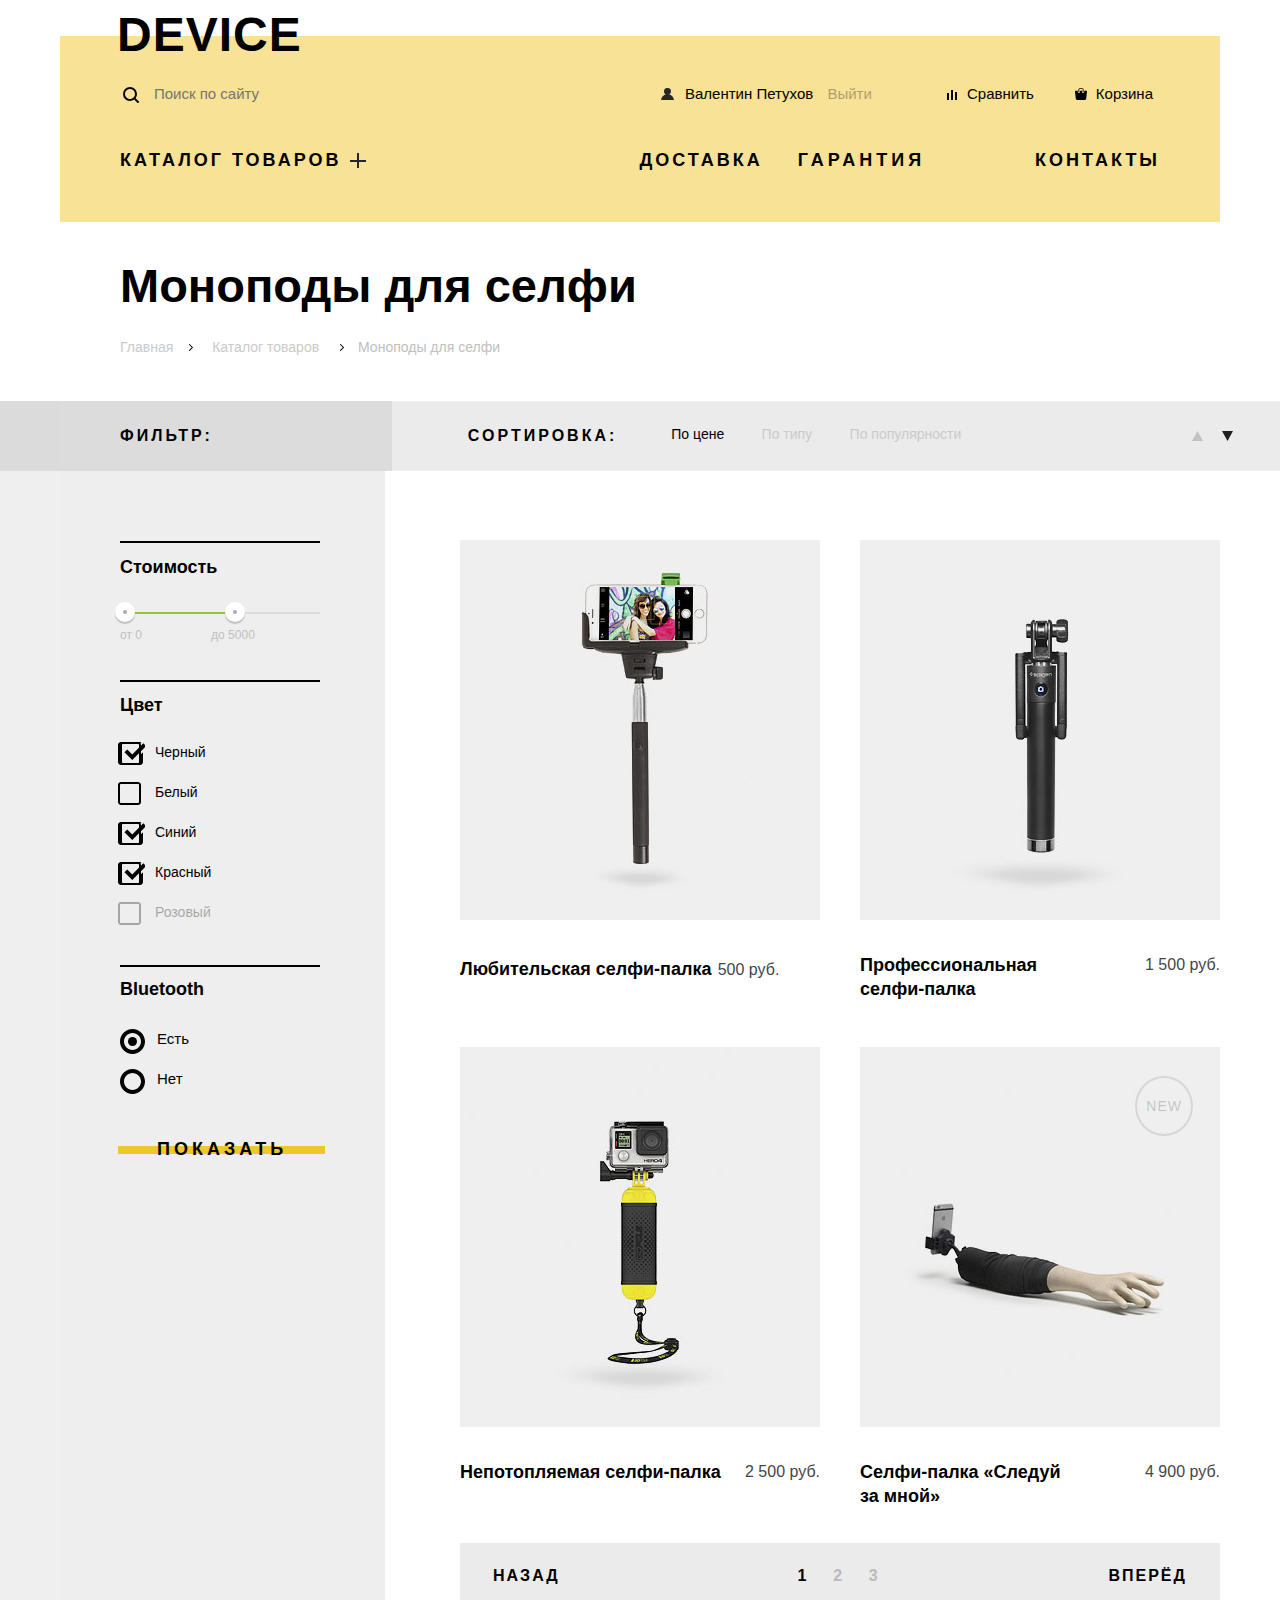
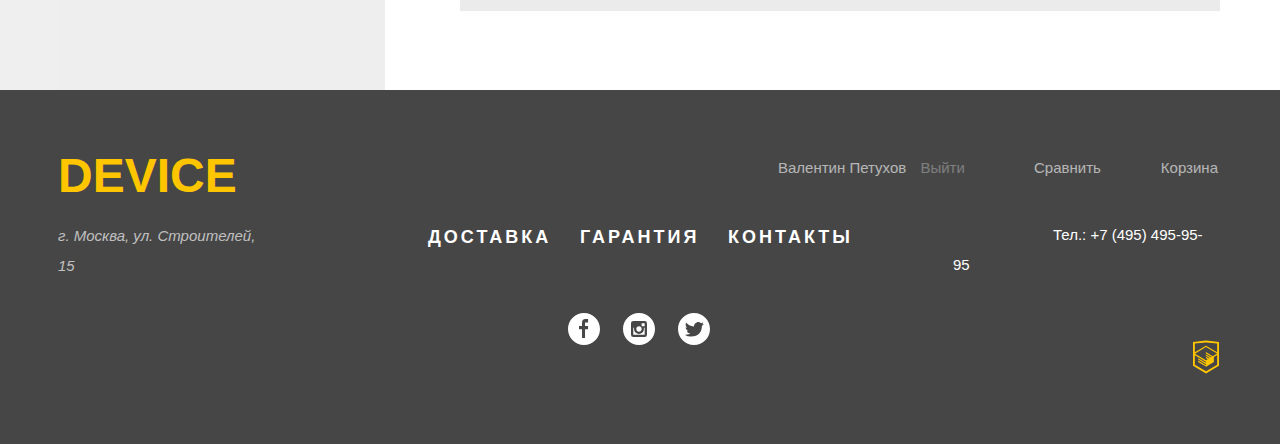
==== commit 982d6ed9: "Б17 блоки с названиями - ссылки на стр магазина, логотип - ссылка на главную shop.htmi, index.html -" ====
--- a/shop.html
+++ b/shop.html
@@ -8,10 +8,11 @@
 </head>
 <body>
 <header class="main-header">
-  <a class="main-header-logo" href="#">DEVICE</a>
+  <a class="main-header-logo" href="index.html">DEVICE</a>
   <nav class="main-navigation shop-navigation">
     <div class="search-user-nav-wrapper">
       <form class="site-search" action="#" method="post">
+        <label class="visually-hidden" for="search">Поиск по сайту</label>
         <input class="search-field" type="search" name="search" id="search" placeholder="Поиск по сайту">
         <button class="search-form-submit" type="submit">Найти</button>
       </form>
@@ -30,14 +31,14 @@
     </div>
     <ul class="site-nav">
       <li class="catalog">
-        <a href="#">Каталог товаров</a>
+        <a href="shop.html">Каталог товаров</a>
         <ul class="sub-menu">
-          <li class="sub-menu-item virtual-reality"><a href="#">Виртуальная реальность</a></li>
-          <li class="sub-menu-item fitness-bracelet"><a href="#">Фитнес-браслеты</a></li>
-          <li class="sub-menu-item quadcopter-types"><a href="#">Квадракоптеры</a></li>
-          <li class="sub-menu-item monopod-for-selfie"><a href="#">Моноподы для селфи</a></li>
-          <li class="sub-menu-item smart-watch"><a href="#">Умные часы</a></li>
-          <li class="sub-menu-item action-camera"><a href="#">Экшн-камеры</a></li>
+          <li class="sub-menu-item virtual-reality"><a href="shop.html">Виртуальная реальность</a></li>
+          <li class="sub-menu-item fitness-bracelet"><a href="shop.html">Фитнес-браслеты</a></li>
+          <li class="sub-menu-item quadcopter-types"><a href="shop.html">Квадракоптеры</a></li>
+          <li class="sub-menu-item monopod-for-selfie"><a href="shop.html">Моноподы для селфи</a></li>
+          <li class="sub-menu-item smart-watch"><a href="shop.html">Умные часы</a></li>
+          <li class="sub-menu-item action-camera"><a href="shop.html">Экшн-камеры</a></li>
         </ul>
       </li>
       <li class="supply">
@@ -81,7 +82,7 @@
   <section class="filters-catalog">
     <div class="filters-catalog-wrapper">
       <div class="filters">
-        <form class="filter-form" method="post" action="#">
+        <form class="filter-form" method="get" action="#">
           <div class="cost-controls">
             <h3 class="cost-filter-title">Стоимость</h3>
             <div class="range-controls">
@@ -142,17 +143,15 @@
         <ul class="goods-list">
           <li class="stock-keeping-unit">
             <div class="stock-keeping-unit__inner">
+              <a href="shop.html">
               <p class="sku-picture">
-                <a href="catalog-item.html">
                   <img src="img/item-1.jpg" width="360" height="380" alt="Любительская селфи-палка">
-                </a>
               </p>
               <h2 class="name-price-of-goods">
-                <a class="signature" href="catalog-item.html">
                   <span class="sku-name">Любительская селфи-палка</span>
                   <span class="sku-price">500 руб.</span>
-                </a>
               </h2>
+              </a>
             </div>
             <div class="stock-keeping-unit__mask">
               <a class="in-garbage button-decoration mask" href="#">в корзину</a>
@@ -161,17 +160,15 @@
           </li>
           <li class="stock-keeping-unit">
             <div class="stock-keeping-unit__inner">
+              <a href="shop.html">
               <p class="sku-picture">
-                <a href="catalog-item.html">
                   <img src="img/item-2.jpg" width="360" height="380" alt="Профессиональная селфи-палка">
-                </a>
               </p>
-              <h2 class="name-price-of-goods">
-                <a class="signature" href="catalog-item.html">
+              <h2 class="name-price-of-goods signature">
                   <span class="sku-name sku-name--1">Профессиональная селфи-палка</span>
                   <span class="sku-price">1 500 руб.</span>
-                </a>
               </h2>
+              </a>
             </div>
             <div class="stock-keeping-unit__mask">
               <a class="in-garbage button-decoration mask" href="#">в корзину</a>
@@ -180,17 +177,15 @@
           </li>
           <li class="stock-keeping-unit">
             <div class="stock-keeping-unit__inner">
+              <a href="shop.html">
               <p class="sku-picture">
-                <a href="catalog-item.html">
                   <img src="img/item-3.jpg" width="360" height="380" alt="Непотопляемая селфи-палка">
-                </a>
               </p>
-              <h2 class="name-price-of-goods">
-                <a class="signature" href="catalog-item.html">
+              <h2 class="name-price-of-goods signature">
                   <span class="sku-name">Непотопляемая селфи-палка</span>
                   <span class="sku-price">2 500 руб.</span>
-                </a>
               </h2>
+              </a>
             </div>
             <div class="stock-keeping-unit__mask">
               <a class="in-garbage button-decoration mask" href="#">в корзину</a>
@@ -199,17 +194,15 @@
           </li>
           <li class="stock-keeping-unit">
             <div class="stock-keeping-unit__inner new">
+              <a href="shop.html">
               <p class="sku-picture">
-                <a href="catalog-item.html">
                   <img src="img/item-4.jpg" width="360" height="380" alt="Селфи-палка «Следуй за мной»">
-                </a>
               </p>
-              <h2 class="name-price-of-goods">
-                <a class="signature" href="catalog-item.html">
+              <h2 class="name-price-of-goods signature">
                   <span class="sku-name sku-name--1">Селфи-палка «Следуй за мной»</span>
                   <span class="sku-price">4 900 руб.</span>
-                </a>
               </h2>
+              </a>
             </div>
             <div class="stock-keeping-unit__mask">
               <a class="in-garbage button-decoration mask" href="#">в корзину</a>
--- a/css/style.css
+++ b/css/style.css
@@ -116,6 +116,7 @@
   height: 16px;
   background: url('../img/search.svg') no-repeat 0 0;
 }
+
 .search-field {
   background: transparent;
   border: none;
@@ -432,21 +433,29 @@
 
 .slider-controls-our-goods {
   position: absolute;
-  top: 542px;
-  left: 1059px;
+  top: 541px;
+  left: 1098px;
+  width: 80px;
+  height: 12px;
+  text-align: center;
+  font-size: 0;
+  transform: translateX(-50%);
   z-index: 2;
 }
 
 .slider-controls-our-goods label {
   display: inline-block;
   vertical-align: middle;
-  margin-right: 17px;
   width: 10px;
   height: 10px;
   border-radius: 50%;
   border: 1px solid #000000;
   cursor: pointer;
   position: relative;
+}
+
+.slider-controls-our-goods label:not(:last-child) {
+  margin-right: 22px;
 }
 
 #quadcopter:checked ~ .slider-controls-our-goods label.slider-controls-item--3::after,
@@ -710,7 +719,7 @@
   opacity: 0.3;
 }
 
-.category-name a {
+.category-name  {
   font-family: 'PT Gilroy', Arial, sans-serif;
   font-size: 18px;
   line-height: 24px;
@@ -1026,6 +1035,7 @@
   transition: all 300ms ease;
   z-index: -1;
 }
+
 .button-decoration:hover::before {
   height: 100%;
   top: 0;
@@ -1070,7 +1080,7 @@
   opacity: 0.3;
 }
 
-.office-adress {
+.office-address {
   width: 215px;
   font-style: normal;
 }
@@ -1219,7 +1229,7 @@
 .basket-footer:hover::before,
 .basket-footer:focus::before,
 .copyright-htmlacademy:hover,
-.copyright-htmlacademy:focus{
+.copyright-htmlacademy:focus {
   opacity: 0.6;
 }
 
@@ -1488,7 +1498,7 @@
   width: 100%;
   overflow: hidden;
   background: #ebebeb;
-  background: linear-gradient(to right,#dbdbdb 0%,#dbdbdb 49%,#ebebeb 50%,#ebebeb 100%);
+  background: linear-gradient(to right, #dbdbdb 0%, #dbdbdb 49%, #ebebeb 50%, #ebebeb 100%);
 }
 
 .filter-title-sort {
@@ -1581,8 +1591,11 @@
   opacity: 1;
 }
 
-.sort-by a,
 .sort-function a {
+  font-size: 0;
+}
+
+.sort-by a {
   font-size: 14px;
   line-height: 18px;
   color: #cacaca;
@@ -1607,7 +1620,7 @@
 .filters-catalog {
   overflow: hidden;
   background: #efefef;
-  background: linear-gradient(to right,#efefef 0%,#efefef 30%,#fff 30%,#fff 100%);
+  background: linear-gradient(to right, #efefef 0%, #efefef 30%, #fff 30%, #fff 100%);
 }
 
 .filters-catalog-wrapper {
@@ -1649,7 +1662,6 @@
 
 .price-controls span {
   display: inline-block;
-  vertical-align: middle;
   font-size: 14px;
   line-height: 24px;
   vertical-align: top;
@@ -1726,7 +1738,7 @@
 }
 
 .filter-form-button::before {
-  content:'';
+  content: '';
   position: absolute;
   top: 35%;
   left: -23%;
@@ -1917,9 +1929,9 @@
   padding: 13px 9px;
   font-size: 14px;
   font-family: 'Gilroy ExtraBold', Arial, sans-serif;
-  color: rgba(0,0,0,.2);
+  color: rgba(0, 0, 0, .2);
   letter-spacing: 1px;
-  border: 2px solid rgba(0,0,0,.1);
+  border: 2px solid rgba(0, 0, 0, .1);
   border-radius: 50%;
 }
 
@@ -2097,6 +2109,7 @@
   width: 256px;
   margin-right: 0;
 }
+
 .basket-footer-shop {
   margin-left: 60px;
 }
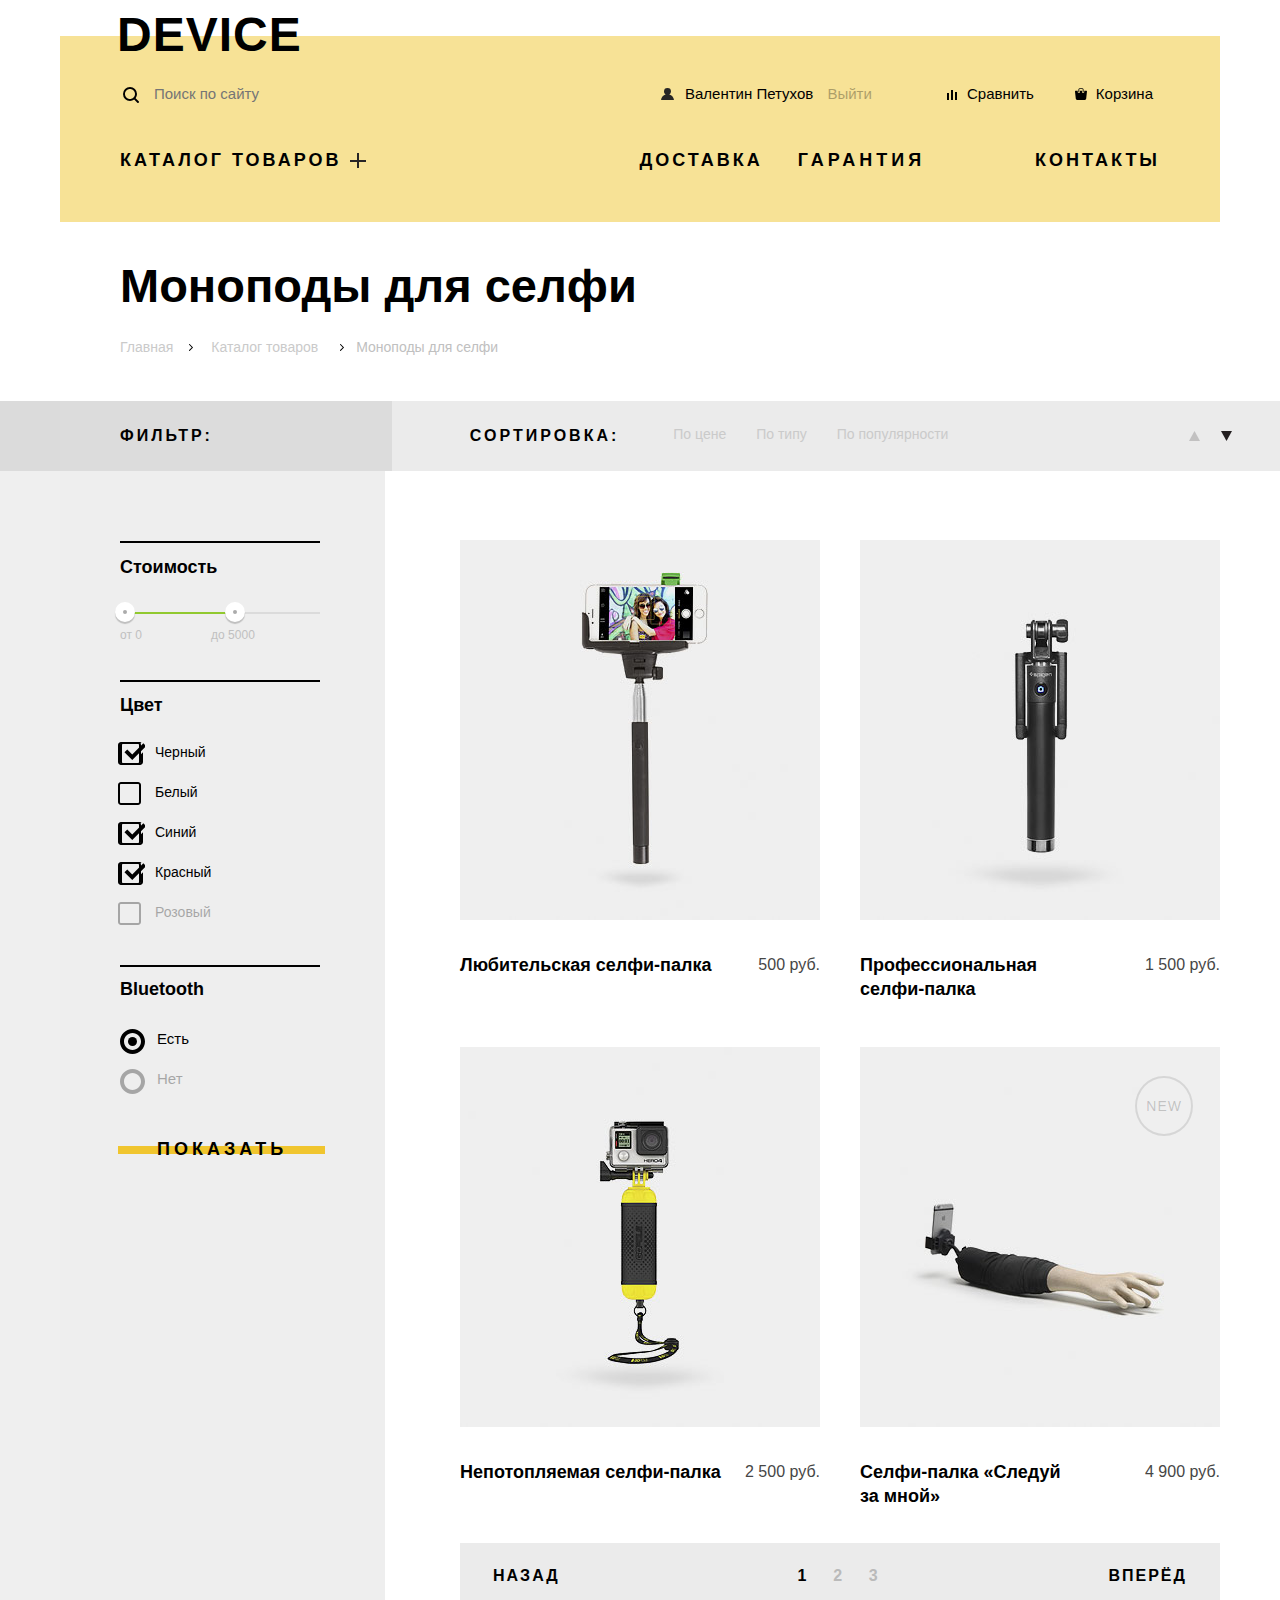
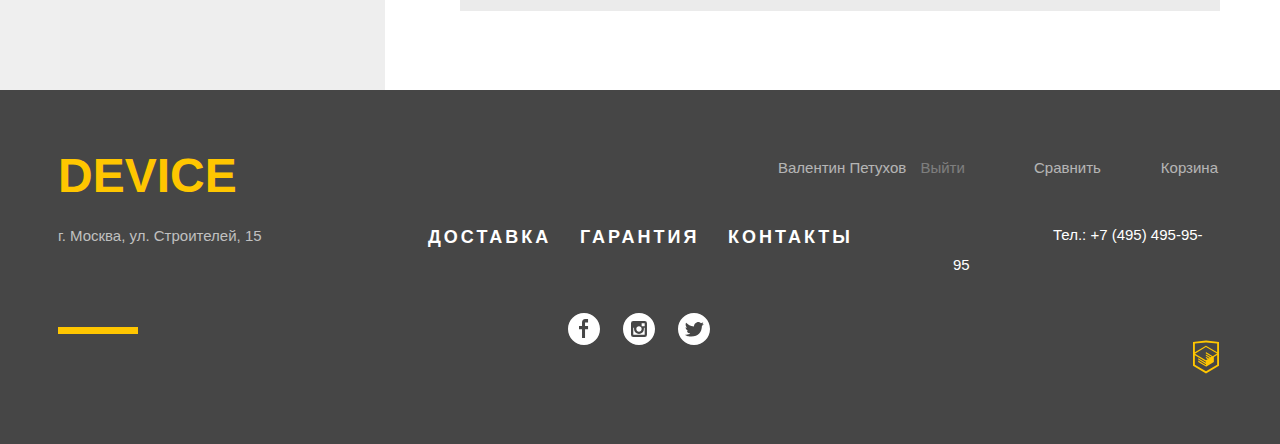
==== commit e1f356f4: "Д26 исправлено Д19 breadcrumbs добавляются новые элементы, сетка не ломается" ====
--- a/shop.html
+++ b/shop.html
@@ -57,9 +57,9 @@
   <section class="catalog-main container">
     <h1 class="page-title">Моноподы для селфи</h1>
     <ul class="breadcrumbs">
-      <li><a class="breadcrumbs-main" href="index.html">Главная</a></li>
-      <li><a class="breadcrumbs-catalog" href="shop.html">Каталог товаров</a></li>
-      <li class="breadcrumbs-current">Моноподы для селфи</li>
+      <li class="breadcrumbs-item breadcrumbs-main"><a href="index.html">Главная</a></li>
+      <li class="breadcrumbs-item breadcrumbs-catalog"><a href="shop.html">Каталог товаров</a></li>
+      <li class="breadcrumbs-item breadcrumbs-current">Моноподы для селфи</li>
     </ul>
   </section>
   <section class="content-title">
@@ -73,8 +73,18 @@
           <li class="sort-by"><a href="#">По популярности</a></li>
         </ul>
         <ul class="sort-function">
-          <li class="ascending"><a class="visually-hidden" href="#">По возрастанию</a></li>
-          <li class="descending selected-mode"><a class="visually-hidden" href="#">По убыванию</a></li>
+          <li class="ascending">
+            <a href="#">
+              <span class="visually-hidden">По возрастанию</span>
+              <svg xmlns="http://www.w3.org/2000/svg" width="11" height="10" viewBox="0 0 11 10"><path fill="#231f20" d="M5.5 0L0 10h11z"/></svg>
+            </a>
+          </li>
+          <li class="descending selected-mode">
+            <a href="#">
+              <span class="visually-hidden">По убыванию</span>
+              <svg xmlns="http://www.w3.org/2000/svg" width="11" height="10" viewBox="0 0 11 10"><path fill="#231f20" d="M5.5 10L0 0h11"/></svg>
+            </a>
+          </li>
         </ul>
       </div>
     </div>
@@ -130,7 +140,7 @@
                 <label class="selected-option" for="yes">Есть</label>
               </li>
               <li>
-                <input class="visually-hidden bluetooth-input filter-bluetooth-input disabled-bluetooth" type="radio" name="option" value="no" id="no">
+                <input class="visually-hidden bluetooth-input filter-bluetooth-input disabled-bluetooth" type="radio" name="option" value="no" id="no" disabled>
                 <label class="selected-option" for="no">Нет</label>
               </li>
             </ul>
@@ -147,7 +157,7 @@
               <p class="sku-picture">
                   <img src="img/item-1.jpg" width="360" height="380" alt="Любительская селфи-палка">
               </p>
-              <h2 class="name-price-of-goods">
+              <h2 class="name-price-of-goods signature">
                   <span class="sku-name">Любительская селфи-палка</span>
                   <span class="sku-price">500 руб.</span>
               </h2>
@@ -225,7 +235,7 @@
   <div class="footer-wrapper-shop">
     <div class="logo-footer-address-wrapper footer-logo-shop">
       <a class="main-footer-logo" href="#">DEVICE</a>
-      <address>г. Москва, ул. Строителей, 15</address>
+      <address class="office-address">г. Москва, ул. Строителей, 15</address>
     </div>
     <div class="footer-content-wrapper">
         <ul class="footer-user-shop">
--- a/css/style.css
+++ b/css/style.css
@@ -333,7 +333,7 @@
   min-width: 550px;
   flex-wrap: wrap;
   margin: 25px 0 0;
-  padding: 0;
+  padding: 0 0 25px;
   display: none;
 }
 
@@ -671,10 +671,11 @@
 
 .category-list {
   list-style: none;
-  margin: 0 0 172px;
   padding: 0;
   width: 1160px;
   display: flex;
+  flex-wrap: wrap;
+  margin: 0 auto 184px;
 }
 
 .category-list-items {
@@ -688,16 +689,21 @@
   transform: translate(-50%, -50%)
 }
 
-.category-list-items-monopod img {
+.category-list-item-monopod img {
   position: absolute;
   top: 40%;
 }
 
-.category-list-items-monopod h3 {
+.category-list-item-monopod h3,
+.category-list-item-real h3 {
   width: 100px;
 }
 
-.category-list li:nth-last-child(-1n + 6) {
+.category-list li:nth-child(6n) {
+  margin-right: 0;
+}
+
+.category-list-items {
   margin-right: 40px;
 }
 
@@ -852,6 +858,7 @@
 .service-description {
   text-transform: none;
   margin-top: 30px;
+  color: #464646;
 }
 
 .slides-list img {
@@ -887,11 +894,20 @@
 }
 
 .brand-list {
+  width: 1160px;
   list-style: none;
   margin: 0;
   padding: 0;
   display: flex;
-  justify-content: space-between;
+  flex-wrap: wrap;
+}
+
+.brand-item {
+  margin-right: 40px;
+}
+
+.brand-item:nth-child(4n) {
+  margin-right: 0;
 }
 
 .brand-list img {
@@ -1085,7 +1101,7 @@
   font-style: normal;
 }
 
-.office-adress::after {
+.office-address::after {
   content: '';
   position: absolute;
   top: 175px;
@@ -1155,7 +1171,10 @@
 }
 
 .site-footer-nav a:hover,
-.site-footer-nav a:focus,
+.site-footer-nav a:focus {
+  opacity: 0.6;
+}
+
 .footer-user-nav a:hover,
 .footer-user-nav a:focus {
   opacity: 1;
@@ -1447,9 +1466,12 @@
   padding: 0;
   margin: 0 0 42px 60px;
   display: flex;
-  justify-content: space-between;
-  width: 380px;
-  position: relative;
+  flex-wrap: wrap;
+  position: relative;
+}
+
+.breadcrumbs-item {
+  margin-right: 38px;
 }
 
 .breadcrumbs .breadcrumbs-main::after {
@@ -1534,75 +1556,55 @@
   text-transform: uppercase;
   letter-spacing: 3px;
   color: #000000;
-  padding: 23px 54px 23px 76px;
+  padding: 23px 54px 23px 78px;
   margin: 0;
 }
 
 .sort {
   display: flex;
+  flex-wrap: wrap;
+  width: 500px;
+  margin: 18px 0 0;
+  padding: 0;
+}
+
+.sort-by {
+  margin-right: 30px;
+}
+
+.sort-function {
+  display: flex;
+  align-items: center;
+  position: relative;
+  margin: 0;
+  min-width: 43px;
   justify-content: space-between;
-  width: 290px;
-  margin: 18px 0 0;
-  padding: 0;
-}
-
-.sort-function {
-  display: flex;
-  position: relative;
-  margin-left: 200px;
-}
-
-.ascending::before {
-  content: '';
-  position: absolute;
-  top: 15px;
-  left: 31px;
-  width: 11px;
-  height: 10px;
-  background: url('../img/icon-up-dir.svg') no-repeat 0 0;
-}
-
-.descending::after {
-  content: '';
-  position: absolute;
-  top: 15px;
-  left: 61px;
-  width: 11px;
-  height: 10px;
-  background: url('../img/icon-down-dir.svg') no-repeat 0 0;
-}
-
-.ascending::before,
-.descending::after {
+  padding: 0 0 0 16px;
+}
+
+.ascending,
+.descending {
   opacity: 0.2;
 }
 
-.ascending:hover::before,
-.descending:hover::after {
+.ascending:hover,
+.descending:hover {
   opacity: 0.4;
 }
 
-.ascending:active::before,
-.descending:active::after {
+.ascending:active,
+.descending:active {
   opacity: 1;
 }
 
-.sort-function .descending::after {
+.sort-function .selected-mode {
   opacity: 1;
-}
-
-.sort-function a {
-  font-size: 0;
 }
 
 .sort-by a {
   font-size: 14px;
   line-height: 18px;
   color: #cacaca;
-}
-
-.selected-sort a {
-  color: #000000;
 }
 
 .sort-by a:hover,
@@ -1831,6 +1833,11 @@
   opacity: 0.3;
 }
 
+.available-colors input[type="checkbox"]:focus + label::before,
+.available-bluetooth input[type="radio"]:focus + label::before {
+  outline: rgb(59, 153, 252) auto 5px;
+}
+
 .available-bluetooth {
   padding: 0;
   margin: 18px 0 36px 37px;
@@ -2093,14 +2100,13 @@
 }
 
 .footer-user-shop {
-  margin: 0;
   padding: 0;
   display: flex;
   flex-wrap: nowrap;
   justify-content: flex-end;
   list-style: none;
   line-height: 36px;
-  margin-top: 60px;
+  margin: 60px 0 0;
   position: relative;
 }
 
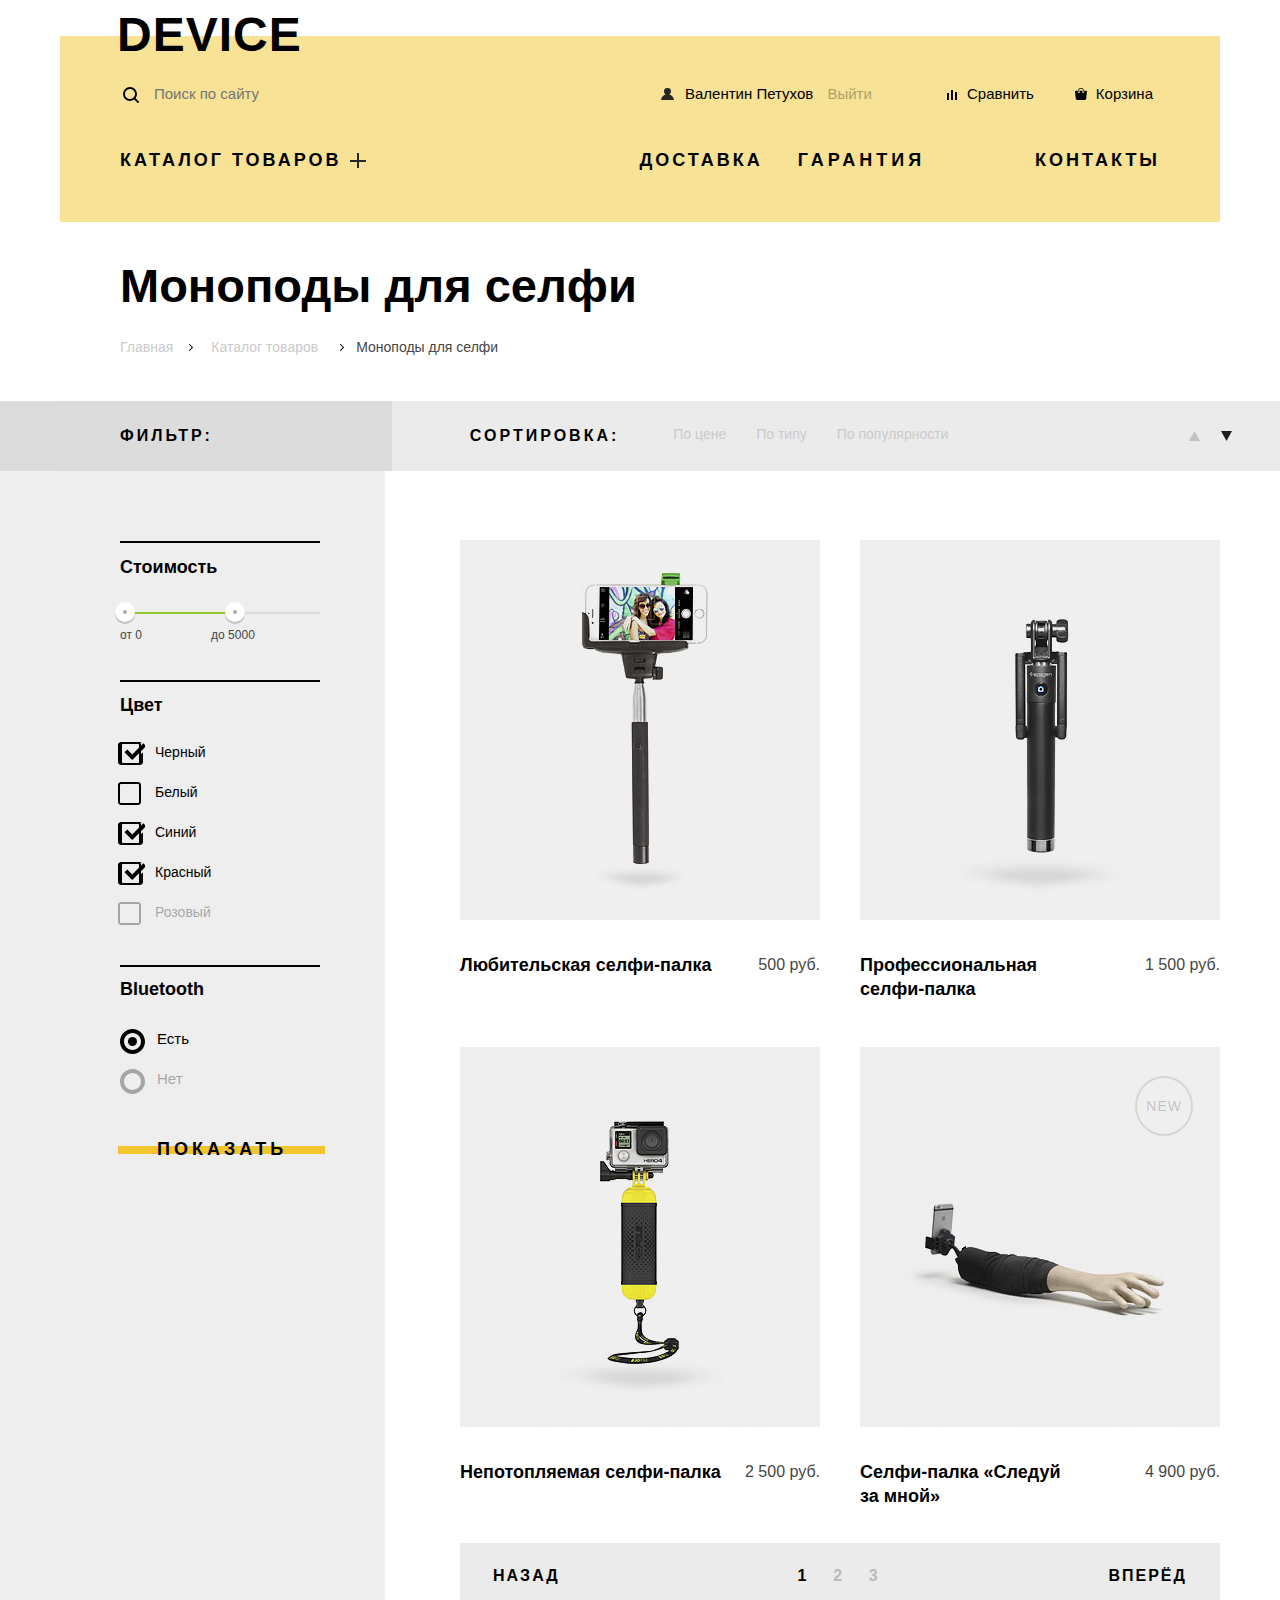
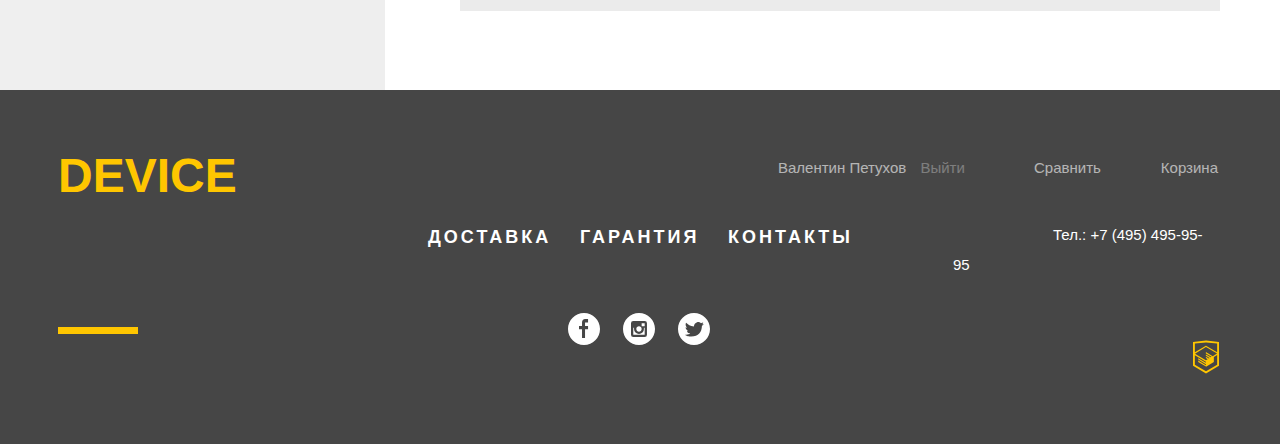
==== commit 2eba0c52: "Merge remote-tracking branch 'origin/master'" ====
--- a/shop.html
+++ b/shop.html
@@ -4,7 +4,7 @@
   <meta charset="UTF-8">
   <title>Каталог товаров</title>
   <link rel="stylesheet" href="css/normalize.css">
-  <link rel="stylesheet" href="css/style.css">
+  <link rel="stylesheet" href="css/style-min.css">
 </head>
 <body>
 <header class="main-header">
@@ -76,13 +76,13 @@
           <li class="ascending">
             <a href="#">
               <span class="visually-hidden">По возрастанию</span>
-              <svg xmlns="http://www.w3.org/2000/svg" width="11" height="10" viewBox="0 0 11 10"><path fill="#231f20" d="M5.5 0L0 10h11z"/></svg>
+              <svg xmlns="http://www.w3.org/2000/svg" width="11" height="10" viewBox="0 0 11 10"><path fill="#231f20" d="M5.5 0L0 10h11z"></path></svg>
             </a>
           </li>
           <li class="descending selected-mode">
             <a href="#">
               <span class="visually-hidden">По убыванию</span>
-              <svg xmlns="http://www.w3.org/2000/svg" width="11" height="10" viewBox="0 0 11 10"><path fill="#231f20" d="M5.5 10L0 0h11"/></svg>
+              <svg xmlns="http://www.w3.org/2000/svg" width="11" height="10" viewBox="0 0 11 10"><path fill="#231f20" d="M5.5 10L0 0h11"></path></svg>
             </a>
           </li>
         </ul>
@@ -290,8 +290,7 @@
               <a class="twitter" href="#">
                 <span class="visually-hidden">Твиттер</span>
                 <svg xmlns="http://www.w3.org/2000/svg" width="32" height="32" viewBox="0 0 32 32">
-                  <path fill="#FFF"
-                        d="M16 0C7.164 0 0 7.164 0 16c0 8.837 7.164 16 16 16 8.837 0 16-7.163 16-16 0-8.836-7.163-16-16-16zm7.944 12.809c-.251 6.516-3.463 10.832-10.992 10.702h-.486c-.447 0-4.543-.443-5.344-1.823 2.479.19 4.247-.406 5.12-1.136-1.048-.289-2.923-.461-3.251-2.848.384.104.618.221 1.299.113-1.307-.824-2.758-1.519-2.679-3.643.311.317 1.164.518 1.46.457-.768-.233-2.149-3.244-.974-4.781 1.984 1.79 4.075 3.482 7.804 3.643.227-2.214 1.24-3.699 3.168-4.325 1.84-.479 3.255.26 3.901 1.138.737-.224 1.453-.466 2.193-.685-.004.833-.569 1.463-.935 1.709.747.165 1.423-.475 1.423-.475-.184.963-1.094 1.725-1.707 1.954z"/>
+                  <path fill="#FFF" d="M16 0C7.164 0 0 7.164 0 16c0 8.837 7.164 16 16 16 8.837 0 16-7.163 16-16 0-8.836-7.163-16-16-16zm7.944 12.809c-.251 6.516-3.463 10.832-10.992 10.702h-.486c-.447 0-4.543-.443-5.344-1.823 2.479.19 4.247-.406 5.12-1.136-1.048-.289-2.923-.461-3.251-2.848.384.104.618.221 1.299.113-1.307-.824-2.758-1.519-2.679-3.643.311.317 1.164.518 1.46.457-.768-.233-2.149-3.244-.974-4.781 1.984 1.79 4.075 3.482 7.804 3.643.227-2.214 1.24-3.699 3.168-4.325 1.84-.479 3.255.26 3.901 1.138.737-.224 1.453-.466 2.193-.685-.004.833-.569 1.463-.935 1.709.747.165 1.423-.475 1.423-.475-.184.963-1.094 1.725-1.707 1.954z"></path>
                 </svg>
               </a>
             </li>
--- a/css/style-min.css
+++ b/css/style-min.css
@@ -0,0 +1 @@
+@font-face{font-family:'PT Sans';src:url(../fonts/opensanslight.woff2) format('woff2'),url(../fonts/opensanslight.woff) format('woff');font-weight:lighter;font-style:normal}@font-face{font-family:'PT Sans';url('../fonts/opensans.woff') format('woff');font-weight:400;font-style:normal}@font-face{font-family:'PT Gilroy';src:url(../fonts/gilroylight.woff2) format('woff2'),url(../fonts/gilroylight.woff) format('woff');font-weight:lighter;font-style:normal}@font-face{font-family:'PT Gilroy';src:url(../fonts/gilroyextrabold.woff2) format('woff2'),url(../fonts/gilroyextrabold.woff) format('woff');font-weight:700;font-style:normal}body{margin:0;font-family:'PT Sans',Arial,sans-serif;font-size:15px;line-height:30px;color:#464646;background-color:#fff}a{text-decoration:none}.img{max-width:100%;height:auto}.about-us,.brands-representation,.exclusive-products,.filter-form,.modal-map,.modal-write-us,.our-contacts,.phone,.popular-goods,.shop-services,.site-search,.write-us-form{display:block}.main-header{width:1160px;margin:20px auto 0}.main-header-logo{font-family:'PT Gilroy',Arial,sans-serif;font-size:48px;font-weight:700;letter-spacing:1px;color:#000;margin-left:57px}.header-logo{font-family:"Gilroy ExtraBold","Arial",sans-serif;font-size:48px;font-weight:bolder;letter-spacing:-1px;color:#000;padding:0;margin:0 0 0 57px}.main-header-logo:hover{opacity:.6}.main-header-logo:active{opacity:.3}.main-navigation,.search-user-nav-wrapper{width:1160px;display:-webkit-box;display:-ms-flexbox;display:flex}.main-navigation{-webkit-box-orient:vertical;-webkit-box-direction:normal;-ms-flex-direction:column;flex-direction:column;background-color:#f7e296;height:300px;margin-top:-15px}.search-user-nav-wrapper{-webkit-box-align:start;-ms-flex-align:start;align-items:flex-start;margin-top:43px;min-height:51px;position:relative}.site-search{margin-left:92px}.site-search::before{content:'';position:absolute;top:8px;left:63px;display:block;width:16px;height:16px;background:url(../img/search.svg) no-repeat 0 0}.search-field{background:0 0;border:0;cursor:pointer;width:400px}.search-field:hover::-webkit-input-placeholder{opacity:.6}.search-field:hover:-ms-input-placeholder,.search-field:hover::-ms-input-placeholder{opacity:.6}.search-field:hover::placeholder{opacity:.6}.search-field:focus::-webkit-input-placeholder{color:#000}.search-field:focus:-ms-input-placeholder,.search-field:focus::-ms-input-placeholder{color:#000}.search-field:focus::placeholder{color:#000}.search-field:focus{outline:0;color:#000;border-bottom:2px solid #000}.search-form-submit{display:none;position:absolute;top:-8px;left:427px;background-color:#f7e296;color:#000;border:2px solid #000;width:65px;height:35px}.search-field:focus~.search-form-submit{display:inline-block;vertical-align:middle}.search-form-submit:hover{background-color:#000;color:#fff}.search-form-submit:active{display:inline-block;vertical-align:middle;color:#747474}.user-nav{display:-webkit-box;display:-ms-flexbox;display:flex;-ms-flex-wrap:nowrap;flex-wrap:nowrap;width:500px;padding:0;margin:0 0 21px}.login-link{margin-left:10px;margin-right:235px}.site-nav .catalog,.user-nav .basket,.user-nav .compare,.user-nav .login-link{position:relative}.login-link::before{content:'';position:absolute;top:9px;left:-24px;width:13px;height:12px;background:url(../img/user.svg) no-repeat 0 0}.login-link:focus::before,.login-link:hover::before{opacity:.6}.login-link:active::before{opacity:.3}.compare{margin-right:62px}.compare::before{content:'';position:absolute;top:11px;left:-20px;width:10px;height:12px;background:url(../img/compare.svg) no-repeat 0 0}.compare:focus::before,.compare:hover::before{opacity:.6}.compare:active::before{opacity:.3}.basket::before{content:'';position:absolute;top:9px;left:-21px;width:14px;height:12px;background:url(../img/cart.svg) no-repeat 0 0}.basket:focus::before,.basket:hover::before,.site-nav a:focus,.site-nav a:hover,.sub-menu a:focus,.sub-menu a:hover,.user-nav a:focus,.user-nav a:hover{opacity:.6}.basket:active::before,.site-nav a:active,.sub-menu a:active{opacity:.3}.site-search{width:523px}.site-nav a,.sub-menu a,.user-nav a{color:#000}.site-nav{display:-webkit-box;display:-ms-flexbox;display:flex;font-family:'PT Gilroy',Arial,sans-serif;font-size:18px;line-height:24px;font-weight:700;letter-spacing:3px;list-style:none;padding:0 60px}.catalog,.supply{text-transform:uppercase}.catalog{-webkit-box-flex:1;-ms-flex-positive:1;flex-grow:1;max-width:540px}.catalog::after{content:'';position:absolute;top:5px;left:230px;width:17px;height:15px;background:url(../img/plus.svg) no-repeat 0 0}.sub-menu::after{content:'';position:absolute;width:1160px;background-color:#f7e296;height:139px;z-index:1;left:-60px}.supply{margin-left:0;margin-right:35px}.guarantees{margin-right:110px;letter-spacing:4px}.contacts,.guarantees{text-transform:uppercase}.sub-menu{font-family:'PT Sans',Arial,sans-serif;font-size:15px;line-height:36px;text-transform:none;font-weight:400;letter-spacing:0;-webkit-box-flex:1;-ms-flex-positive:1;flex-grow:1;min-width:550px;-ms-flex-wrap:wrap;flex-wrap:wrap;margin:25px 0 0;padding:0 0 25px;display:none}.sub-menu a{display:block}.site-nav li:hover .sub-menu{display:-webkit-box;display:-ms-flexbox;display:flex}.sub-menu,.user-nav{list-style:none}.sub-menu-item{z-index:2}.sub-menu-item:nth-child(1),.sub-menu-item:nth-child(4),.sub-menu-item:nth-child(6){width:240px}.sub-menu-item:nth-child(2),.sub-menu-item:nth-child(5){width:200px}.sub-menu-item:nth-child(3){width:110px}.landing{width:1160px;margin:0 auto}.visually-hidden:not(:focus):not(:active),input[type=checkbox].visually-hidden,input[type=radio].visually-hidden{position:absolute;width:1px;height:1px;margin:-1px;border:0;padding:0;white-space:nowrap;-webkit-clip-path:inset(100%);clip-path:inset(100%);clip:rect(0 0 0 0);overflow:hidden}.exclusive-products{margin-top:0;margin-bottom:80px}.slider-our-goods input[type=radio],.slider-our-services input[type=radio]{display:none}.slider-goods-wrapper{margin-top:-128px;overflow:hidden}.slider-goods{display:-webkit-box;display:-ms-flexbox;display:flex;overflow:hidden;list-style:none;padding:0;width:3480px;position:relative}.slider-goods li{width:1160px}.slider-controls-our-goods{position:absolute;top:541px;left:1098px;width:80px;height:12px;text-align:center;font-size:0;-webkit-transform:translateX(-50%);-ms-transform:translateX(-50%);transform:translateX(-50%);z-index:2}.slider-controls-our-goods label{display:inline-block;vertical-align:middle;width:10px;height:10px;border-radius:50%;border:1px solid #000;cursor:pointer;position:relative}.slider-controls-our-goods label:not(:last-child){margin-right:22px}#bracelet:checked~.slider-controls-our-goods label.slider-controls-item--2::after,#quadcopter:checked~.slider-controls-our-goods label.slider-controls-item--3::after,#selfie:checked~.slider-controls-our-goods label.slider-controls-item--1::after{content:'';position:absolute;top:2px;left:2px;z-index:1;width:6px;height:6px;background:#000;border-radius:50%}#quadcopter:checked~.slider-goods-wrapper>.slider-goods{left:-2320px}#selfie:checked~.slider-goods-wrapper>.slider-goods{left:0}#bracelet:checked~.slider-goods-wrapper>.slider-goods{left:-1160px}.product-slogan{margin-top:80px;margin-bottom:17px}.about-product{position:relative}.about-monopod,.monopod{display:-webkit-box;display:-ms-flexbox;display:flex}.monopod{-webkit-box-pack:justify;-ms-flex-pack:justify;justify-content:space-between}.monopod img{margin-left:90px}.about-monopod{-webkit-box-orient:vertical;-webkit-box-direction:normal;-ms-flex-direction:column;flex-direction:column;width:500px;margin-right:60px}.description-good-1{margin-top:0;margin-bottom:130px}.show-more-information{position:absolute;top:321px;left:44px}.parameter-selfie-1{width:150px}.parameter-selfie-2{width:140px}.about-tracker,.tracker{display:-webkit-box;display:-ms-flexbox;display:flex}.tracker{-webkit-box-pack:justify;-ms-flex-pack:justify;justify-content:space-between}.tracker img{margin-top:13px;margin-left:117px}.about-tracker{-webkit-box-orient:vertical;-webkit-box-direction:normal;-ms-flex-direction:column;flex-direction:column;width:560px}.description-good-2{width:450px;margin-top:0;margin-bottom:130px}.about-quadcopter,.quadcopter{display:-webkit-box;display:-ms-flexbox;display:flex}.quadcopter{-webkit-box-pack:justify;-ms-flex-pack:justify;justify-content:space-between}.quadcopter img{margin-top:65px;margin-left:32px}.about-quadcopter{-webkit-box-orient:vertical;-webkit-box-direction:normal;-ms-flex-direction:column;flex-direction:column;width:560px}.slogan-3{z-index:1}.description-good-3{width:465px;margin-top:0;margin-bottom:130px}.parameter-quadcopter-1{width:150px}.slide-number{font-family:'PT Gilroy',Arial,sans-serif;font-size:179px;line-height:179px;font-weight:700;color:#fff;margin:0;position:absolute;top:-10px;left:330px}.slide-number::before{content:'';position:absolute;top:50px;left:-330px;width:100px;height:7px;background-color:#fff}.product-slogan,.show-more-information{font-family:'PT Gilroy',Arial,sans-serif;color:#000}.product-slogan{font-size:47px;line-height:56px;font-weight:700}.show-more-information{background:0 0;margin:0;z-index:2}.more-about-us,.show-more-information,.write-us{display:block;font-size:16px;line-height:24px;letter-spacing:5px;font-weight:700;text-align:center;vertical-align:middle;text-transform:uppercase;border:0;padding:0}.in-garbage,.more-about-us,.parameters-goods,.write-us{font-family:'PT Gilroy',Arial,sans-serif;color:#000}.in-garbage,.slider-controls-our-services label{display:block;letter-spacing:5px;font-weight:700;text-align:center;vertical-align:middle;text-transform:uppercase;border:0;padding:0;z-index:2}.in-garbage{margin:0;font-size:16px;line-height:24px}.slider-controls-our-services label{font-family:'PT Gilroy',Arial,sans-serif;color:#000}.show-more-information::before{content:'';position:absolute;top:35%;left:-32%;width:160%;height:8px;background:#f0c52e;-webkit-transition:all 200ms ease;-o-transition:all 200ms ease;transition:all 200ms ease;z-index:-1}.label-decoration:hover::after,.show-more-information:hover::before{height:100%;top:0}.show-more-information:active{color:#c4b376}.parameters-goods{font-size:36px;line-height:48px;background-color:#fff}.name-parameters-goods{font-size:13px;line-height:20px}.category-list{list-style:none;padding:0;width:1160px;display:-webkit-box;display:-ms-flexbox;display:flex;-ms-flex-wrap:wrap;flex-wrap:wrap;margin:0 auto 184px}.category-list-items{position:relative;margin-right:40px}.category-list-items img{position:absolute;top:32%;left:51%;-webkit-transform:translate(-50%,-50%);-ms-transform:translate(-50%,-50%);transform:translate(-50%,-50%)}.category-list-item-monopod img{position:absolute;top:40%}.category-list-item-monopod h3,.category-list-item-real h3{width:100px}.category-list li:nth-child(6n){margin-right:0}.category-items{margin:0;padding:0;width:160px;height:160px;background-color:#f7e296}.category-items:focus,.category-items:hover{background-color:#f0c52e;cursor:pointer}.category-image:active{opacity:.3}.category-name{font-family:'PT Gilroy',Arial,sans-serif;font-size:18px;line-height:24px;font-weight:700;color:#000;margin:0;padding:0}.category-list-items h3{margin:30px 0 0}.service-wrapper{margin:0 auto 95px;padding:0 0 110px;position:relative;width:100vw;left:calc(-50vw + 50%);background-color:#e5e5e5}.slider-our-services{display:-webkit-box;display:-ms-flexbox;display:flex;width:1160px;margin:0 auto}.slider-controls-our-services{width:280px;margin:-50px 0 0;padding:0;position:relative}.slider-controls-our-services label{font-size:18px;line-height:30px;margin:35px 112px 0 0;position:relative}.label-decoration::after{content:'';position:absolute;top:35%;left:0;width:100%;height:8px;background:#f0c52e;-webkit-transition:all 300ms ease;-o-transition:all 300ms ease;transition:all 300ms ease;z-index:-1}.label-decoration:active{color:#be9c22}.slides-services{width:880px;overflow:hidden;margin-top:-27px}.slides-services::before{content:'';position:absolute;top:-100px;left:337px;width:7px;height:318px;background-color:#000}.slides-list{position:relative;display:-webkit-box;display:-ms-flexbox;display:flex;width:2640px;padding:0;margin:0}#delivery:checked~.slides-services .slides-list{left:0}#warranty:checked~.slides-services .slides-list{left:-880px}#credit:checked~.slides-services .slides-list{left:-1760px}#credit:checked~.slider-controls-our-services .label--3,#delivery:checked~.slider-controls-our-services .label--1,#warranty:checked~.slider-controls-our-services .label--2{color:#be9c22}#credit:checked~.slider-controls-our-services .label--3::after,#delivery:checked~.slider-controls-our-services .label--1::after,#warranty:checked~.slider-controls-our-services .label--2::after{content:'';position:absolute;top:-5px;left:0;right:50%;z-index:-1;width:167%;height:132%;background-color:#000}.service-title{text-transform:none;margin:0}.service-description{text-transform:none;margin-top:30px;color:#464646}.slides-list img{margin-top:10px}.credit,.delivery,.warranty{display:-webkit-box;display:-ms-flexbox;display:flex;width:880px;margin:0;padding:0}.credit-wrapper,.delivery-wrapper,.warranty-wrapper{display:-webkit-box;display:-ms-flexbox;display:flex;-webkit-box-orient:vertical;-webkit-box-direction:normal;-ms-flex-direction:column;flex-direction:column;width:450px;margin-left:120px;margin-right:110px}.about-us h2,.our-contacts h2,.slides-list h3{font-family:'PT Gilroy',Arial,sans-serif;font-size:47px;line-height:48px;color:#000}.brand-list{width:1160px;list-style:none;margin:0;padding:0;display:-webkit-box;display:-ms-flexbox;display:flex;-ms-flex-wrap:wrap;flex-wrap:wrap}.brand-item{margin-right:40px}.brand-item:nth-child(4n){margin-right:0}.brand-list img{-webkit-filter:grayscale(100%) opacity(50%);filter:grayscale(100%) opacity(50%)}.brand-list img:focus,.brand-list img:hover{-webkit-filter:none;filter:none}.about-us,.about-us-contacts-wrapper{display:-webkit-box;display:-ms-flexbox;display:flex}.about-us-contacts-wrapper{-webkit-box-pack:justify;-ms-flex-pack:justify;justify-content:space-between;margin:0;padding:100px 0 0}.about-us{width:495px;-webkit-box-orient:vertical;-webkit-box-direction:normal;-ms-flex-direction:column;flex-direction:column;position:relative}.about-us h2::before{content:'';position:absolute;top:-15px;left:0;width:80px;height:7px;background-color:#000}.about-us h2,.our-contacts h2{margin-top:36px;margin-bottom:28px}.transport-companies-list,.transport-companies-list li{font-family:'PT Gilroy',Arial,sans-serif;font-size:16px;line-height:40px}.transport-companies-list li{font-weight:700}.transport-1::before,.transport-2::before,.transport-3::before{content:'';position:absolute;top:360px;left:0;width:4px;height:4px;border-radius:50%;border:2px solid #e6e6e6}.transport-2::before,.transport-3::before{top:400px}.transport-3::before{top:440px}.transport-companies-list{padding:0;margin:51px 0 0 36px;list-style:none;color:#000}.our-contacts{width:560px;display:-webkit-box;display:-ms-flexbox;display:flex;-webkit-box-orient:vertical;-webkit-box-direction:normal;-ms-flex-direction:column;flex-direction:column;position:relative}.our-contacts:before{content:'';position:absolute;top:-16px;left:1px;width:80px;height:7px;background-color:#000}.our-contacts img{margin-top:22px;margin-bottom:17px}.more-about-us,.write-us{width:265px;margin:60px 0 90px;position:relative;z-index:2;background:0 0}.more-about-us:active,.stock-keeping-unit__mask .in-garbage:active,.write-us:active{color:#be9c22}.footer-wrapper{width:1160px;display:-webkit-box;display:-ms-flexbox;display:flex;-webkit-box-pack:justify;-ms-flex-pack:justify;justify-content:space-between;margin:0 auto}.main-footer{background-color:#464646;padding-bottom:60px}.logo-footer-address-wrapper{width:210px;display:-webkit-box;display:-ms-flexbox;display:flex;-webkit-box-orient:vertical;-webkit-box-direction:normal;-ms-flex-direction:column;flex-direction:column;margin-top:62px;position:relative;margin-right:100px}.main-footer-logo{font-family:'PT Gilroy',Arial,sans-serif;font-size:48px;line-height:48px;color:#ffc600;font-weight:700;margin:0 0 21px}.main-footer-logo:focus,.main-footer-logo:hover,.site-footer-nav a:focus,.site-footer-nav a:hover{opacity:.6}.main-footer-logo:active{opacity:.3}.office-address{width:215px;font-style:normal}.office-address::after{content:'';position:absolute;top:175px;left:0;width:80px;height:7px;background-color:#ffc600}.footer-nav-social-wrapper,.site-footer-nav,.social-networks{padding:0;display:-webkit-box;display:-ms-flexbox;display:flex}.footer-nav-social-wrapper{-webkit-box-orient:vertical;-webkit-box-direction:normal;-ms-flex-direction:column;flex-direction:column;-ms-flex-item-align:end;align-self:flex-end;margin:0}.site-footer-nav,.social-networks{-webkit-box-pack:justify;-ms-flex-pack:justify;justify-content:space-between;width:425px;margin:50px 0 0}.social-networks{text-align:center;width:142px;-ms-flex-item-align:center;align-self:center;margin:60px 0 0}.facebook:focus,.facebook:hover,.instagram:focus,.instagram:hover,.social-networks g:focus,.social-networks g:hover,.social-networks path:focus,.social-networks path:hover,.twitter:focus,.twitter:hover{fill:#b5b5b5}.social-networks g:active,.social-networks path:active{fill:#595959}.available-bluetooth li,.available-colors li,.breadcrumbs li,.footer-user-nav,.goods-list li,.pagination li,.site-footer-nav,.social-networks,.sort li,.sort-function li{list-style:none}.site-footer-nav a{font-family:'PT Gilroy',Arial,sans-serif;font-size:18px;line-height:24px;font-weight:700;letter-spacing:3px;text-transform:uppercase;color:#fff}.footer-user-nav a{color:#fff;opacity:.6}.footer-user-nav a:focus,.footer-user-nav a:hover{opacity:1}.footer-user-nav a:active,.site-footer-nav a:active{opacity:.3}.footer-user-nav,.nav-phone-copyright-wrapper{padding:0;display:-webkit-box;display:-ms-flexbox;display:flex}.nav-phone-copyright-wrapper{-webkit-box-orient:vertical;-webkit-box-direction:normal;-ms-flex-direction:column;flex-direction:column;position:relative;margin:0}.footer-user-nav{line-height:36px;-webkit-box-pack:justify;-ms-flex-pack:justify;justify-content:space-between;width:300px;margin:61px 0 36px 17px}.login-link-footer::before{top:73px;left:-10px;background:url(../img/user-foot.svg) no-repeat 0 0}.basket-footer::before,.compare-footer::before,.login-link-footer::before{content:'';position:absolute;width:13px;height:12px}.compare-footer::before{background:url(../img/compare-foot.svg) no-repeat 0 0;top:74px;left:103px}.basket-footer::before{top:71px;left:234px;background:url(../img/cart-foot.svg) no-repeat 0 0}.basket-footer:focus::before,.basket-footer:hover::before,.compare-footer:focus::before,.compare-footer:hover::before,.copyright-htmlacademy:focus,.copyright-htmlacademy:hover,.login-link-footer:focus::before,.login-link-footer:hover::before{opacity:.6}.basket-footer:active::before,.compare-footer:active::before,.copyright-htmlacademy:active,.login-link-footer:active::before{opacity:.3}.phone{padding:0;margin:0 0 60px 150px}.phone-number{color:#fff}.copyright-htmlacademy{padding:0;margin:0 0 0 290px;opacity:1}.modal{z-index:10;position:fixed;top:50%;left:50%;-webkit-transform:translate(-50%,-50%);-ms-transform:translate(-50%,-50%);transform:translate(-50%,-50%);background-color:#fff}.modal-write-us{width:960px;height:555px;margin:50px auto;border:1px solid #fff;-webkit-box-shadow:0 8px 20px 0 #b5b5b5;box-shadow:0 8px 20px 0 #b5b5b5}.map{cursor:pointer}.hide{display:none}.write-us-form{padding:0;width:760px;display:-webkit-box;display:-ms-flexbox;display:flex;-webkit-box-orient:horizontal;-webkit-box-direction:normal;-ms-flex-direction:row;flex-direction:row;-ms-flex-wrap:wrap;flex-wrap:wrap;-webkit-box-pack:justify;-ms-flex-pack:justify;justify-content:space-between;margin-left:100px;margin-right:100px;margin-top:95px;z-index:10}.close-button{position:absolute;top:20px;right:17px;background:0 0;border:0;opacity:.5}.close-button:hover{opacity:1}.close-button:active,.user-nav a:active,a.exit{opacity:.3}.write-us-form input,.write-us-form textarea{font-family:'PT Sans',Arial,sans-serif;font-size:14px;line-height:18px;color:#bababa;background-color:#f2f2f2;border:0;margin:0;padding:16px 0 16px 20px}.write-us-form input:hover,.write-us-form textarea:hover{background-color:#ebebeb}.write-us-form input:focus,.write-us-form textarea:focus{background-color:#fff;outline-color:#f7e296}.write-us-form input{width:340px}.write-us-form input:invalid{background-color:#f6dada}.write-us-button,.write-us-form-group label{font-family:'PT Gilroy',Arial,sans-serif;font-size:18px;font-weight:700}.write-us-form-group label{display:block;line-height:24px;color:#000;margin-bottom:5px}.write-us-form-group{margin:0 0 35px;padding:0}.write-us-button{margin-top:5px;margin-left:34px;background:0 0;position:relative;text-transform:uppercase;letter-spacing:5px;border:0;z-index:2}.write-us-button::before{content:'';position:absolute;top:31%;left:0;width:100%;height:8px;background:#f0c52e;-webkit-transition:all 200ms ease;-o-transition:all 200ms ease;transition:all 200ms ease;z-index:-1}.write-us-button:hover::before{height:100%;top:0}.write-us-button:active{color:#8d7536}.modal-map{width:960px;height:559px;margin:50px auto;-webkit-box-shadow:0 8px 20px 0 #b5b5b5;box-shadow:0 8px 20px 0 #b5b5b5}.map-content{padding:0;margin:0}header .shop-navigation{max-height:186px;margin-bottom:40px;margin-top:-25px}.profile{display:inline-block;vertical-align:middle;width:282px;margin-right:0}.enter{margin-right:10px}.container{width:1160px;margin:0 auto;display:-webkit-box;display:-ms-flexbox;display:flex;-webkit-box-orient:vertical;-webkit-box-direction:normal;-ms-flex-direction:column;flex-direction:column}.page-title,.sort-goods-by h2{font-family:'PT Gilroy',Arial,sans-serif;font-size:47px;line-height:48px;color:#000;font-weight:700;padding:0;margin:0 0 25px 60px}.breadcrumbs{font-size:14px;line-height:24px;padding:0;margin:0 0 42px 60px;display:-webkit-box;display:-ms-flexbox;display:flex;-ms-flex-wrap:wrap;flex-wrap:wrap;position:relative}.breadcrumbs-item{margin-right:38px}.breadcrumbs .breadcrumbs-catalog::before,.breadcrumbs .breadcrumbs-main::after{content:'';position:absolute;top:9px;left:69px;width:4px;height:7px;background:url(../img/nav-arrow.svg) no-repeat 0 0}.breadcrumbs .breadcrumbs-catalog::before{left:220px}.breadcrumbs a,.sort-by a{color:#cacaca}.breadcrumbs a:hover{color:#8d8d8d}.breadcrumbs a:active{color:#eee}.content-title{width:100%;overflow:hidden;background:#ebebeb;background:-webkit-gradient(linear,left top,right top,from(#dbdbdb),color-stop(49%,#dbdbdb),color-stop(50%,#ebebeb),to(#ebebeb));background:-webkit-linear-gradient(left,#dbdbdb 0%,#dbdbdb 49%,#ebebeb 50%,#ebebeb 100%);background:-o-linear-gradient(left,#dbdbdb 0%,#dbdbdb 49%,#ebebeb 50%,#ebebeb 100%);background:linear-gradient(to right,#dbdbdb 0%,#dbdbdb 49%,#ebebeb 50%,#ebebeb 100%)}.filter-title-sort{width:1160px;display:-webkit-box;display:-ms-flexbox;display:flex;margin:0 auto}.filter-main-title{font-family:'PT Gilroy',Arial,sans-serif;font-size:16px;line-height:24px;font-weight:700;color:#000;text-transform:uppercase;letter-spacing:3px;margin:0;padding:23px 179px 23px 60px;background-color:#dcdcdc}.sort,.sort-goods-by{display:-webkit-box;display:-ms-flexbox;display:flex}.sort-goods-by{background-color:#ebebeb;-webkit-box-pack:justify;-ms-flex-pack:justify;justify-content:space-between}.sort-goods-by h2{font-size:16px;line-height:24px;text-transform:uppercase;letter-spacing:3px;padding:23px 54px 23px 78px;margin:0}.sort{-ms-flex-wrap:wrap;flex-wrap:wrap;width:500px;margin:18px 0 0;padding:0}.sort-by{margin-right:30px}.sort-function{display:-webkit-box;display:-ms-flexbox;display:flex;-webkit-box-align:center;-ms-flex-align:center;align-items:center;position:relative;margin:0;min-width:43px;-webkit-box-pack:justify;-ms-flex-pack:justify;justify-content:space-between;padding:0 0 0 16px}.ascending,.descending{opacity:.2}.ascending:hover,.descending:hover{opacity:.4}.ascending:active,.descending:active,.sort-function .selected-mode{opacity:1}.sort-by a{font-size:14px;line-height:18px}.sort-by a:focus,.sort-by a:hover,.sort-function a:focus,.sort-function a:hover{color:#8d8d8d}.sort-by a:active,.sort-function a:active,.stock-keeping-unit__mask .add-to-compare:hover{color:#000}.filters-catalog{overflow:hidden;background:#efefef;background:-webkit-gradient(linear,left top,right top,from(#efefef),color-stop(30%,#efefef),color-stop(30%,#fff),to(#fff));background:-webkit-linear-gradient(left,#efefef 0%,#efefef 30%,#fff 30%,#fff 100%);background:-o-linear-gradient(left,#efefef 0%,#efefef 30%,#fff 30%,#fff 100%);background:linear-gradient(to right,#efefef 0%,#efefef 30%,#fff 30%,#fff 100%)}.filters-catalog-wrapper{display:-webkit-box;display:-ms-flexbox;display:flex;width:1160px;margin:0 auto}.filters{background-color:#eee;width:328px;margin:0;padding:0}.filter-form{width:200px;margin:0 0 0 60px}.bluetooth,.color,.cost-filter-title{font-family:'PT Gilroy',Arial,sans-serif;font-size:18px;line-height:24px;font-weight:700;color:#000;margin:12px 0 0}.cost-controls{height:137px;margin-top:70px;margin-bottom:11px;border-top:2px solid #000;border-bottom:2px solid #000}.price-controls span{display:inline-block;font-size:14px;line-height:24px;vertical-align:top}.range-controls{position:relative}.range-controls .scale{height:2px;background-color:#dbdbdb}.scale{width:200px;position:absolute;top:33px}.range-controls .bar{width:60%;height:2px;background:#91c92f;cursor:pointer}.range-toggle{width:4px;height:4px;background:#ababab;border:8px solid #fff;border-radius:50%;-webkit-box-shadow:0 2px 1px 0 rgba(0,1,1,.2);box-shadow:0 2px 1px 0 rgba(0,1,1,.2)}.range-toggle-max,.range-toggle-min{position:absolute;top:23px;left:-5px;cursor:pointer}.range-toggle-max{left:105px}.selected-price{margin-top:40px}.left-slider{margin-right:65px}.filter-form-button{font-family:'PT Gilroy',Arial,sans-serif;font-size:18px;font-weight:700;text-transform:uppercase;letter-spacing:4px;border:0;position:relative;background:0 0;z-index:2;margin-left:31px}.filter-form-button:active{color:#8d7536}.filter-form-button::before{content:'';position:absolute;top:35%;left:-23%;width:145%;height:8px;background:#f0c52e;-webkit-transition:all 300ms ease;-o-transition:all 300ms ease;transition:all 300ms ease;z-index:-1}.button-decoration:hover::before,.filter-form-button:hover:before{height:100%;top:0}.filter-form fieldset{margin:0;padding:0;border:0}legend{margin:0;padding:0}.filter-form ul{line-height:40px;color:#000}.available-colors{padding:0 0 33px;border-bottom:2px solid #000;margin:15px 0 10px}.option-color{font-size:14px;padding-left:35px}.available-bluetooth label,.available-colors label{position:relative;display:block;cursor:pointer}.filter-input-checkbox+label::before{content:'';position:absolute;top:10px;left:-37px;width:23px;height:23px;background:url(../img/checkbox-off.svg) no-repeat 0 0}.filter-input-checkbox:checked+label::after{content:'';position:absolute;top:10px;left:-35px;width:25px;height:23px;background:url(../img/checkbox-on.svg) no-repeat 0 0}.filter-bluetooth-input+label:hover::before,.filter-bluetooth-input:checked+label:hover::before,.filter-input-checkbox+label:hover::before,.filter-input-checkbox:checked+label:hover::after,.selected-color:focus,.selected-color:hover,.selected-option:focus,.selected-option:hover{opacity:.6}.filter-bluetooth-input+label:active::before,.filter-bluetooth-input:checked+label:active::before,.filter-input-checkbox+label:active::before,.filter-input-checkbox:checked+label:active::after,.selected-color:active{opacity:1}.disabled-bluetooth:disabled+label,.disabled-color:disabled+label{opacity:.3}.available-bluetooth input[type=radio]:focus+label::before,.available-colors input[type=checkbox]:focus+label::before{outline:#3b99fc auto 5px}.available-bluetooth{padding:0;margin:18px 0 36px 37px}.filter-bluetooth-input+label::before{content:'';position:absolute;top:10px;left:-37px;width:25px;height:25px;background:url(../img/radio-off.svg) no-repeat 0 0}.filter-bluetooth-input:checked+label::before{content:'';position:absolute;top:10px;left:-37px;width:25px;height:25px;background:url(../img/radio-on.svg) no-repeat 0 0}.goods-list,.sort-catalog-pagination-wrapper{display:-webkit-box;display:-ms-flexbox;display:flex}.sort-catalog-pagination-wrapper{-webkit-box-orient:vertical;-webkit-box-direction:normal;-ms-flex-direction:column;flex-direction:column;width:835px}.goods-list{padding:0;margin:69px 0 -11px 75px;-ms-flex-wrap:wrap;flex-wrap:wrap;width:760px}.stock-keeping-unit{width:360px;margin:0 40px 46px 0;position:relative}.stock-keeping-unit:nth-child(2n){margin-right:0}.signature{display:-webkit-box;display:-ms-flexbox;display:flex;-webkit-box-pack:justify;-ms-flex-pack:justify;justify-content:space-between}.name-price-of-goods{padding:0;margin:23px 0 0}.sku-picture{margin:0;padding:0}.sku-name{font-family:'PT Gilroy',Arial,sans-serif;font-size:18px;line-height:24px;font-weight:700;color:#000}.sku-name--1{width:220px}.sku-price{font-family:'PT Gilroy',Arial,sans-serif;font-size:16px;font-weight:400;line-height:24px;color:#464646}.new::after{content:'NEW';position:absolute;top:29px;right:27px;padding:13px 9px;font-size:14px;font-family:'Gilroy ExtraBold',Arial,sans-serif;color:rgba(0,0,0,.2);letter-spacing:1px;border:2px solid rgba(0,0,0,.1);border-radius:50%}.stock-keeping-unit__mask{display:none;position:absolute;top:0;left:0;height:360px;background:#ebebeb;opacity:.7;-webkit-transition:all .27s ease-in-out;-o-transition:all .27s ease-in-out;transition:all .27s ease-in-out}.stock-keeping-unit__mask:before{content:'';display:inline-block;vertical-align:middle;width:1px;height:360px}.stock-keeping-unit__mask .in-garbage{display:inline-block;position:absolute;top:180px;left:95px;font-size:18px;width:50%;-webkit-transition:all .27s .27s ease-in-out;-o-transition:all .27s .27s ease-in-out;transition:all .27s .27s ease-in-out}.stock-keeping-unit__mask .add-to-compare{display:inline-block;position:absolute;top:200px;left:110px;font-size:13px;color:#a3a3a3}.stock-keeping-unit__mask .add-to-compare:active{color:#ddd}.stock-keeping-unit:hover .stock-keeping-unit__mask{display:block;width:360px;height:380px;opacity:.85;-webkit-transform:translateY(0%);-ms-transform:translateY(0%);transform:translateY(0%)}.button-decoration::before{content:'';position:absolute;top:35%;left:0;width:100%;height:8px;background:#f0c52e;-webkit-transition:all 200ms ease;-o-transition:all 200ms ease;transition:all 200ms ease;z-index:-1}.pagination{background-color:#ebebeb;padding:18px 0 20px;margin:0 0 79px 75px;width:760px;display:-webkit-box;display:-ms-flexbox;display:flex;-webkit-box-pack:justify;-ms-flex-pack:justify;justify-content:space-between}.pagination-page-next,.pagination-page-prev{padding:25px 33px;width:125px;margin-left:0;margin-right:180px;color:#000}.pagination-page-next{margin-right:0;margin-left:171px}.pagination a{font-family:'PT Gilroy',Arial,sans-serif;font-size:16px;line-height:24px;font-weight:700;text-transform:uppercase;letter-spacing:2px}.pagination-number-page{color:#bababa}.selected{color:#000}.pagination-number-page:focus,.pagination-number-page:hover{color:#8d8d8d}.pagination-number-page:active{color:#000}.pagination-page-next:focus,.pagination-page-next:hover,.pagination-page-prev:focus,.pagination-page-prev:hover{background-color:#d9d9d9}.pagination-page-next:active,.pagination-page-prev:active{color:#acacac;background-color:#d9d9d9}.footer-wrapper-shop{display:-webkit-box;display:-ms-flexbox;display:flex;-webkit-box-pack:start;-ms-flex-pack:start;justify-content:flex-start}.footer-logo-shop{margin-left:58px;margin-right:150px}.footer-content-wrapper,.footer-user-shop{padding:0;display:-webkit-box;display:-ms-flexbox;display:flex}.footer-content-wrapper{-webkit-box-orient:vertical;-webkit-box-direction:normal;-ms-flex-direction:column;flex-direction:column;width:800px;margin:0}.footer-user-shop{-ms-flex-wrap:nowrap;flex-wrap:nowrap;-webkit-box-pack:end;-ms-flex-pack:end;justify-content:flex-end;list-style:none;line-height:36px;margin:60px 0 0;position:relative}.profile-shop{display:inline-block;width:256px;margin-right:0}.basket-footer-shop{margin-left:60px}.footer-user-shop a{color:#fff;opacity:.6}.login-link-footer-shop::before{content:'';position:absolute;top:12px;left:324px;width:13px;height:12px;background:url(../img/user-foot.svg) no-repeat 0 0}.compare-footer-shop::before{content:'';position:absolute;top:14px;left:590px;width:13px;height:12px;background:url(../img/compare-foot.svg) no-repeat 0 0}.basket-footer-shop::before{content:'';position:absolute;top:12px;left:720px;width:13px;height:12px;background:url(../img/cart-foot.svg) no-repeat 0 0}a.exit-footer{opacity:.3}.footer-user-shop a:focus,.footer-user-shop a:hover{opacity:1}.footer-user-shop a:active{opacity:.3}.footer-nav-social-contacts{margin:0;padding:0;display:-webkit-box;display:-ms-flexbox;display:flex}.site-footer-nav-shop{margin-top:37px;margin-left:10px}.phone-shop{margin-top:34px;margin-left:100px}.social-networks-shop{margin-left:150px}.copyright-htmlacademy-shop{margin-left:340px;margin-top:62px}
